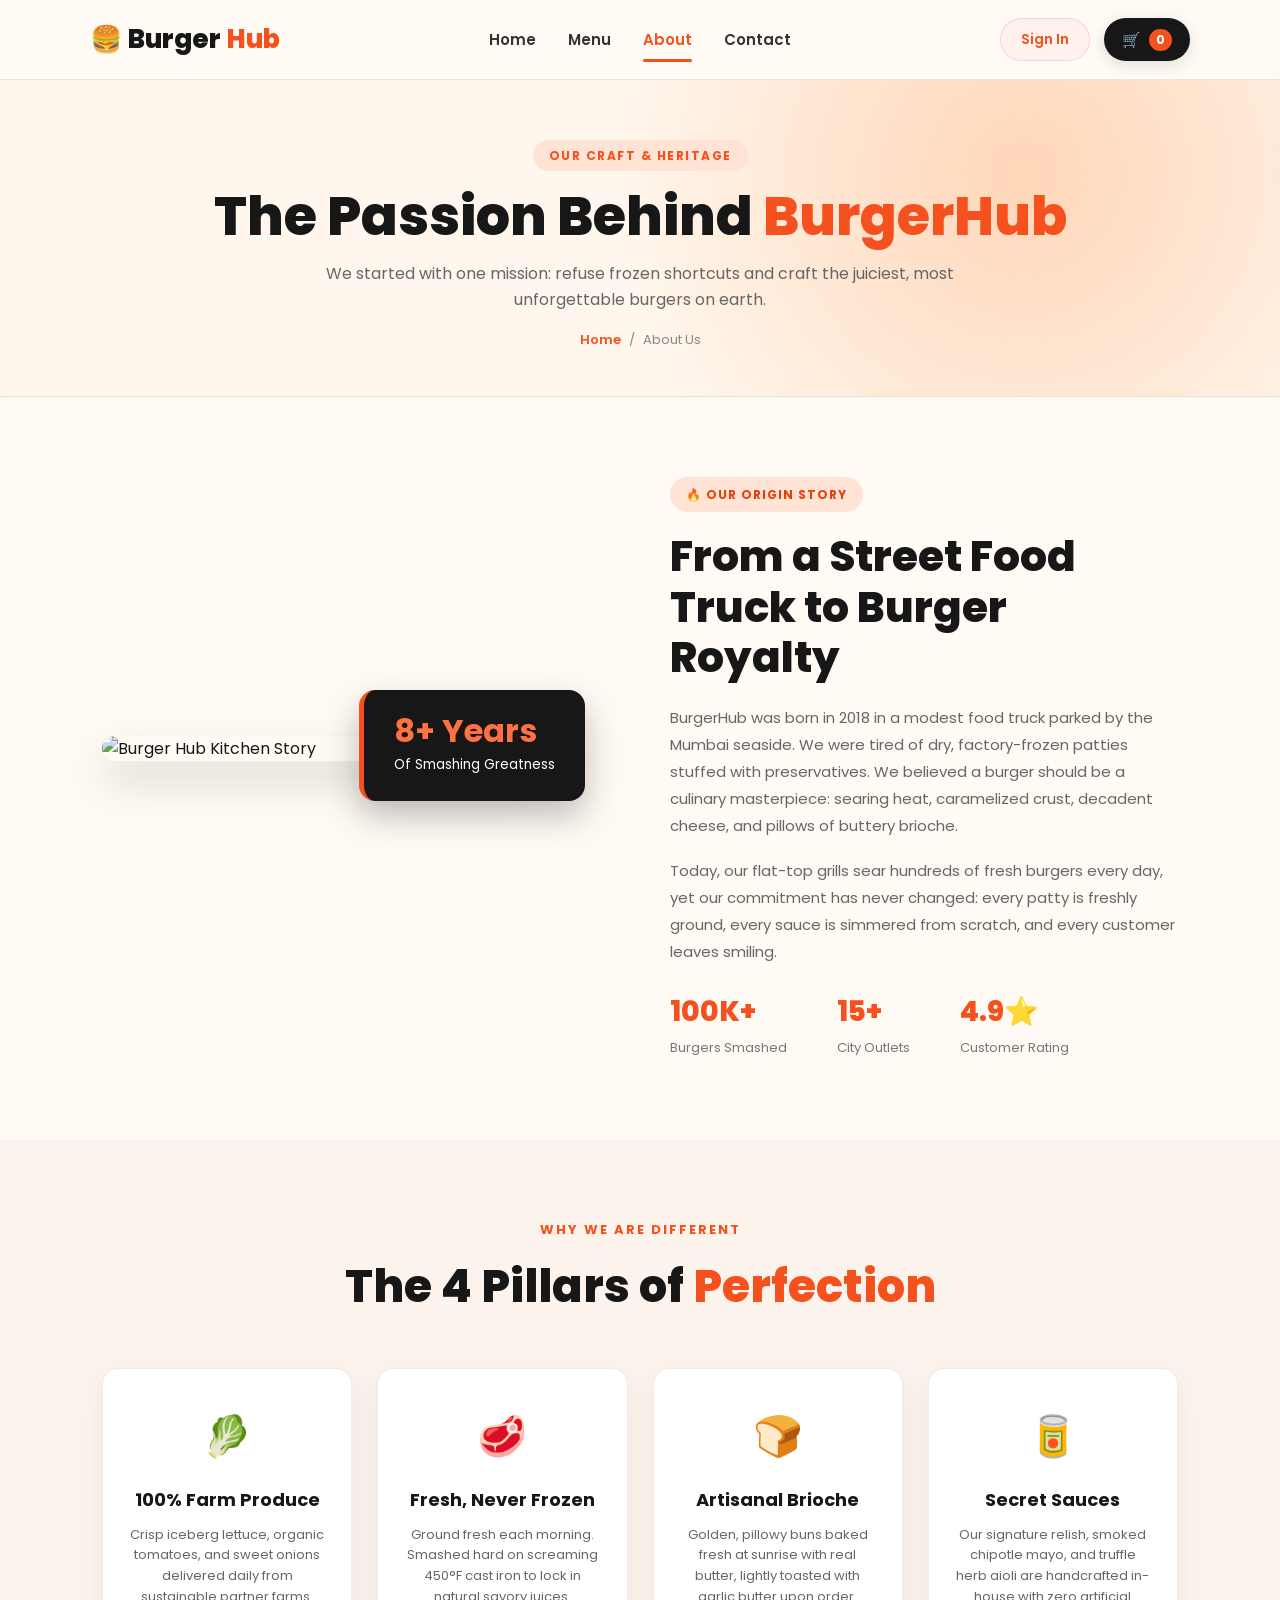
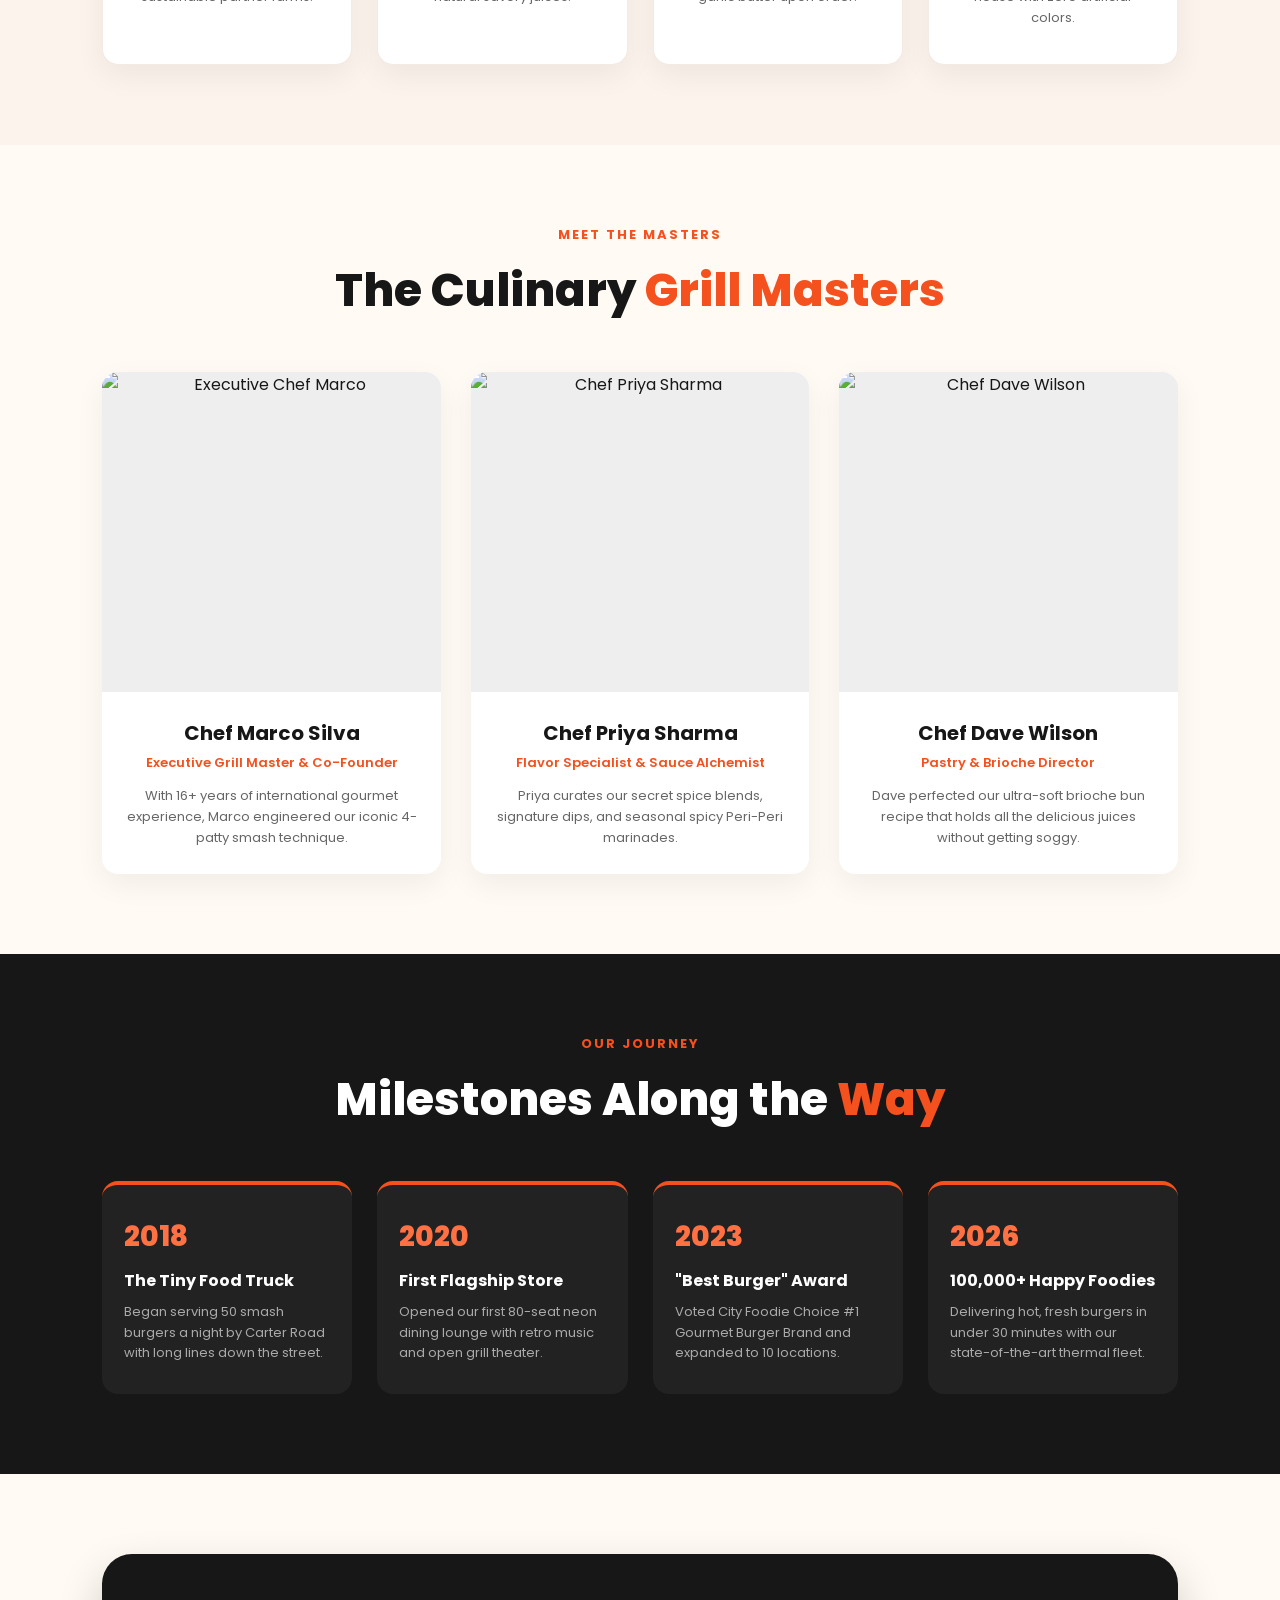
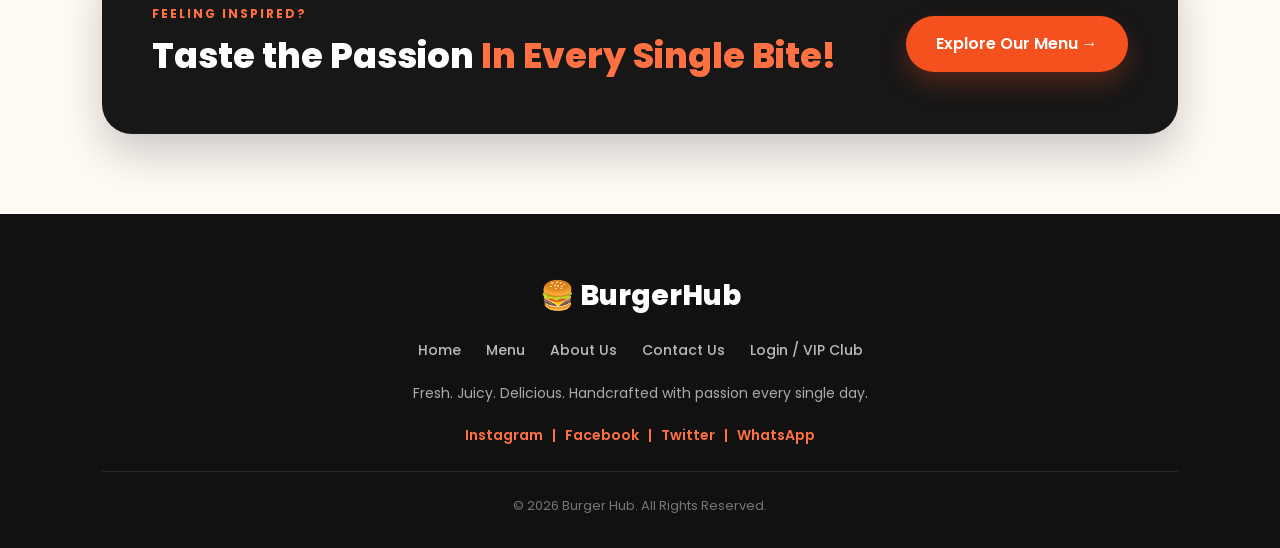
==== about.html @ 7b9789e9 "17 oct" ====
<!DOCTYPE html>
<html lang="en">

<head>
    <meta charset="UTF-8">
    <meta name="viewport" content="width=device-width, initial-scale=1.0">
    <title>Burger Hub | About Us - The Story of Flavor & Quality</title>
    <meta name="description" content="Discover the story behind BurgerHub. Smashed with passion, 100% fresh ingredients, master chef recipes, and 8+ years of craft burgers.">

    <link rel="stylesheet" href="style.css">

    <!-- Google Font -->
    <link href="https://fonts.googleapis.com/css2?family=Poppins:wght@300;400;500;600;700;800&display=swap" rel="stylesheet">
</head>

<body>

    <!-- NAVBAR -->
    <header class="navbar">
        <a href="index.html" class="logo">
            <span>🍔</span> Burger<span>Hub</span>
        </a>

        <nav>
            <a href="index.html">Home</a>
            <a href="menu.html">Menu</a>
            <a href="about.html" class="active">About</a>
            <a href="contact.html">Contact</a>
        </nav>

        <div class="nav-actions">
            <a href="login.html" class="nav-login-btn" id="nav-auth-link">Sign In</a>
            <button class="cart-btn" onclick="showCart()" aria-label="Open Shopping Cart">
                🛒 <span id="cart-count">0</span>
            </button>
            <button class="menu-btn" onclick="toggleMenu()" aria-label="Toggle Menu">☰</button>
        </div>
    </header>

    <!-- PAGE HERO BANNER -->
    <section class="page-hero">
        <span class="page-hero-badge">OUR CRAFT & HERITAGE</span>
        <h1>The Passion Behind <span>BurgerHub</span></h1>
        <p>We started with one mission: refuse frozen shortcuts and craft the juiciest, most unforgettable burgers on earth.</p>
        <div class="breadcrumbs">
            <a href="index.html">Home</a> <span>/</span> <span>About Us</span>
        </div>
    </section>

    <!-- OUR STORY SECTION -->
    <section class="about-story-section">
        <div class="about-story-img-stack">
            <img src="https://images.unsplash.com/photo-1550547660-d9450f859349?auto=format&fit=crop&w=800&q=80"
                alt="Burger Hub Kitchen Story" class="story-img-main">
            <div class="story-img-badge">
                <strong>8+ Years</strong>
                <small>Of Smashing Greatness</small>
            </div>
        </div>

        <div>
            <div class="small-title">🔥 OUR ORIGIN STORY</div>
            <h2 style="font-size: clamp(30px, 3.5vw, 42px); font-weight: 800; line-height: 1.2; margin-bottom: 20px;">
                From a Street Food Truck to <span>Burger Royalty</span>
            </h2>
            <p style="color: #666; line-height: 1.8; margin-bottom: 18px; font-size: 15px;">
                BurgerHub was born in 2018 in a modest food truck parked by the Mumbai seaside. We were tired of dry, factory-frozen patties stuffed with preservatives. We believed a burger should be a culinary masterpiece: searing heat, caramelized crust, decadent cheese, and pillows of buttery brioche.
            </p>
            <p style="color: #666; line-height: 1.8; margin-bottom: 25px; font-size: 15px;">
                Today, our flat-top grills sear hundreds of fresh burgers every day, yet our commitment has never changed: every patty is freshly ground, every sauce is simmered from scratch, and every customer leaves smiling.
            </p>
            <div class="stats" style="margin-top: 10px;">
                <div>
                    <strong>100K+</strong>
                    <small>Burgers Smashed</small>
                </div>
                <div>
                    <strong>15+</strong>
                    <small>City Outlets</small>
                </div>
                <div>
                    <strong>4.9⭐</strong>
                    <small>Customer Rating</small>
                </div>
            </div>
        </div>
    </section>

    <!-- CORE PILLARS SECTION -->
    <section class="pillars-section">
        <div class="section-heading">
            <p>WHY WE ARE DIFFERENT</p>
            <h2>The 4 Pillars of <span>Perfection</span></h2>
        </div>

        <div class="pillars-grid">
            <div class="pillar-card">
                <span class="pillar-icon">🥬</span>
                <h3>100% Farm Produce</h3>
                <p>Crisp iceberg lettuce, organic tomatoes, and sweet onions delivered daily from sustainable partner farms.</p>
            </div>

            <div class="pillar-card">
                <span class="pillar-icon">🥩</span>
                <h3>Fresh, Never Frozen</h3>
                <p>Ground fresh each morning. Smashed hard on screaming 450°F cast iron to lock in natural savory juices.</p>
            </div>

            <div class="pillar-card">
                <span class="pillar-icon">🍞</span>
                <h3>Artisanal Brioche</h3>
                <p>Golden, pillowy buns baked fresh at sunrise with real butter, lightly toasted with garlic butter upon order.</p>
            </div>

            <div class="pillar-card">
                <span class="pillar-icon">🥫</span>
                <h3>Secret Sauces</h3>
                <p>Our signature relish, smoked chipotle mayo, and truffle herb aioli are handcrafted in-house with zero artificial colors.</p>
            </div>
        </div>
    </section>

    <!-- MEET THE CHEFS SECTION -->
    <section class="chefs-section">
        <div class="section-heading">
            <p>MEET THE MASTERS</p>
            <h2>The Culinary <span>Grill Masters</span></h2>
        </div>

        <div class="chefs-grid">
            <!-- CHEF 1 -->
            <div class="chef-card">
                <div class="chef-img-wrapper">
                    <img src="https://images.unsplash.com/photo-1577219491135-ce391730fb2c?auto=format&fit=crop&w=600&q=80" alt="Executive Chef Marco">
                </div>
                <div class="chef-info">
                    <h3>Chef Marco Silva</h3>
                    <span class="chef-role">Executive Grill Master & Co-Founder</span>
                    <p>With 16+ years of international gourmet experience, Marco engineered our iconic 4-patty smash technique.</p>
                </div>
            </div>

            <!-- CHEF 2 -->
            <div class="chef-card">
                <div class="chef-img-wrapper">
                    <img src="https://images.unsplash.com/photo-1581299894007-aaa50297cf16?auto=format&fit=crop&w=600&q=80" alt="Chef Priya Sharma">
                </div>
                <div class="chef-info">
                    <h3>Chef Priya Sharma</h3>
                    <span class="chef-role">Flavor Specialist & Sauce Alchemist</span>
                    <p>Priya curates our secret spice blends, signature dips, and seasonal spicy Peri-Peri marinades.</p>
                </div>
            </div>

            <!-- CHEF 3 -->
            <div class="chef-card">
                <div class="chef-img-wrapper">
                    <img src="https://images.unsplash.com/photo-1600565193348-f74bd3c7ccdf?auto=format&fit=crop&w=600&q=80" alt="Chef Dave Wilson">
                </div>
                <div class="chef-info">
                    <h3>Chef Dave Wilson</h3>
                    <span class="chef-role">Pastry & Brioche Director</span>
                    <p>Dave perfected our ultra-soft brioche bun recipe that holds all the delicious juices without getting soggy.</p>
                </div>
            </div>
        </div>
    </section>

    <!-- TIMELINE MILESTONES -->
    <section class="timeline-section">
        <div class="section-heading">
            <p>OUR JOURNEY</p>
            <h2>Milestones Along the <span>Way</span></h2>
        </div>

        <div class="timeline-grid">
            <div class="timeline-item">
                <div class="timeline-year">2018</div>
                <h4>The Tiny Food Truck</h4>
                <p>Began serving 50 smash burgers a night by Carter Road with long lines down the street.</p>
            </div>

            <div class="timeline-item">
                <div class="timeline-year">2020</div>
                <h4>First Flagship Store</h4>
                <p>Opened our first 80-seat neon dining lounge with retro music and open grill theater.</p>
            </div>

            <div class="timeline-item">
                <div class="timeline-year">2023</div>
                <h4>"Best Burger" Award</h4>
                <p>Voted City Foodie Choice #1 Gourmet Burger Brand and expanded to 10 locations.</p>
            </div>

            <div class="timeline-item">
                <div class="timeline-year">2026</div>
                <h4>100,000+ Happy Foodies</h4>
                <p>Delivering hot, fresh burgers in under 30 minutes with our state-of-the-art thermal fleet.</p>
            </div>
        </div>
    </section>

    <!-- CTA -->
    <section class="cta">
        <div>
            <p>FEELING INSPIRED?</p>
            <h2>Taste the Passion <span>In Every Single Bite!</span></h2>
        </div>
        <a href="menu.html" class="primary-btn">Explore Our Menu →</a>
    </section>

    <!-- FOOTER -->
    <footer>
        <div class="footer-logo">
            🍔 Burger<span>Hub</span>
        </div>
        <div class="footer-nav">
            <a href="index.html">Home</a>
            <a href="menu.html">Menu</a>
            <a href="about.html">About Us</a>
            <a href="contact.html">Contact Us</a>
            <a href="login.html">Login / VIP Club</a>
        </div>
        <p>Fresh. Juicy. Delicious. Handcrafted with passion every single day.</p>
        <div class="social">
            Instagram &nbsp; | &nbsp; Facebook &nbsp; | &nbsp; Twitter &nbsp; | &nbsp; WhatsApp
        </div>
        <hr>
        <small>© 2026 Burger Hub. All Rights Reserved.</small>
    </footer>

    <!-- SLIDE-OVER CART DRAWER -->
    <div class="cart-overlay" id="cart-overlay"></div>
    <aside class="cart-drawer" id="cart-drawer" aria-label="Shopping Cart Drawer">
        <div class="cart-drawer-header">
            <h3>🛒 Your Bag</h3>
            <button class="cart-close-btn" onclick="closeCart()" aria-label="Close cart">✕</button>
        </div>

        <div class="cart-items-container" id="cart-items-container">
            <!-- Dynamically populated by script.js -->
        </div>

        <div class="cart-empty-state" id="cart-empty-state">
            <span>🍔</span>
            <h4>Your cart is empty</h4>
            <p>Explore our menu and add your favorite burgers!</p>
            <br>
            <a href="menu.html" class="primary-btn" onclick="closeCart()">Browse Menu</a>
        </div>

        <div class="cart-drawer-footer">
            <div class="coupon-box">
                <input type="text" id="coupon-input" placeholder="Coupon Code (e.g. BURGER20)">
                <button type="button" onclick="applyCoupon()">Apply</button>
            </div>

            <div class="bill-row">
                <span>Subtotal</span>
                <span id="cart-subtotal">₹0</span>
            </div>
            <div class="bill-row">
                <span>GST & Taxes (5%)</span>
                <span id="cart-tax">₹0</span>
            </div>
            <div class="bill-row">
                <span>Delivery Fee</span>
                <span id="cart-delivery">₹0</span>
            </div>
            <div class="bill-row discount-row" id="cart-discount-row" style="display: none;">
                <span>Coupon Discount</span>
                <span id="cart-discount">-₹0</span>
            </div>
            <div class="bill-total-row">
                <strong>Grand Total</strong>
                <strong id="cart-total">₹0</strong>
            </div>

            <button class="checkout-btn" id="cart-checkout-btn" onclick="handleCheckout()">
                Proceed to Checkout 🚀
            </button>
        </div>
    </aside>

    <!-- MOBILE DRAWER -->
    <div class="mobile-drawer-overlay" id="mobile-drawer-overlay"></div>
    <div class="mobile-drawer" id="mobile-drawer">
        <div class="mobile-drawer-header">
            <div class="logo">
                <span>🍔</span> Burger<span>Hub</span>
            </div>
            <button class="cart-close-btn" onclick="closeMenu()">✕</button>
        </div>
        <div class="mobile-nav-links">
            <a href="index.html" onclick="closeMenu()">Home <span>🏠</span></a>
            <a href="menu.html" onclick="closeMenu()">Menu <span>🍔</span></a>
            <a href="about.html" class="active" onclick="closeMenu()">About Us <span>📖</span></a>
            <a href="contact.html" onclick="closeMenu()">Contact <span>📞</span></a>
            <a href="login.html" onclick="closeMenu()">Sign In / VIP <span>👤</span></a>
        </div>
        <div style="margin-top: auto; padding-top: 20px;">
            <button class="primary-btn" style="width: 100%; text-align: center;" onclick="closeMenu(); showCart();">
                View Cart 🛒
            </button>
        </div>
    </div>

    <!-- ORDER CONFIRMATION MODAL -->
    <div class="modal-backdrop" id="order-success-modal">
        <div class="modal-box">
            <button class="modal-close-corner" onclick="closeOrderModal()">✕</button>
            <div class="modal-icon-badge">🎉</div>
            <h3>Order Confirmed!</h3>
            <p>Thank you for your order. Our grill masters have received your ticket and are preparing your juicy burgers now!</p>
            <div class="modal-info-pill">
                <span>Order ID: <strong id="order-num-display">#829140</strong></span>
                <span>Total Paid: <strong id="order-amount-display">₹349</strong></span>
            </div>
            <p style="font-size: 13px; color: #888;">Estimated Delivery Time: <strong>25 - 35 mins</strong> 🛵</p>
            <button class="primary-btn" style="width: 100%;" onclick="closeOrderModal()">Awesome, Got it!</button>
        </div>
    </div>

    <script src="script.js"></script>
</body>

</html>
---- style.css ----
/* ==========================================================================
   BURGERHUB - MODERN DESIGN SYSTEM & STYLESHEET
   Supports: Home, Menu, About, Contact, Login, Cart Drawer, Mobile Nav & Modals
   ========================================================================== */

:root {
    --primary: #f4511e;
    --primary-hover: #d83d0c;
    --primary-glow: rgba(244, 81, 30, 0.28);
    --primary-light: #fff2ed;
    --secondary: #ff7043;
    --dark: #141414;
    --dark-surface: #1e1e1e;
    --text-dark: #171717;
    --text-muted: #666666;
    --text-light: #999999;
    --bg-warm: #fffaf4;
    --bg-cream: #fff7ee;
    --bg-card: #ffffff;
    --border-light: #ebdcd0;
    --border-subtle: #f0f0f0;
    --gold: #ffad00;
    --green-veg: #2e7d32;
    --red-nonveg: #c62828;
    --shadow-soft: 0 10px 30px rgba(0, 0, 0, 0.06);
    --shadow-hover: 0 18px 45px rgba(244, 81, 30, 0.16);
    --radius-sm: 8px;
    --radius-md: 16px;
    --radius-lg: 24px;
    --radius-full: 9999px;
    --transition: all 0.3s cubic-bezier(0.25, 0.8, 0.25, 1);
}

* {
    margin: 0;
    padding: 0;
    box-sizing: border-box;
}

html {
    scroll-behavior: smooth;
}

body {
    font-family: "Poppins", -apple-system, BlinkMacSystemFont, "Segoe UI", Roboto, sans-serif;
    background: var(--bg-warm);
    color: var(--text-dark);
    line-height: 1.6;
    overflow-x: hidden;
}

img {
    max-width: 100%;
    display: block;
}

a {
    text-decoration: none;
    color: inherit;
    transition: var(--transition);
}

button {
    font-family: inherit;
}


/* ==========================================================================
   NAVIGATION BAR (UNIVERSAL)
   ========================================================================== */

.navbar {
    height: 80px;
    padding: 0 7%;
    display: flex;
    align-items: center;
    justify-content: space-between;
    background: rgba(255, 250, 244, 0.95);
    backdrop-filter: blur(12px);
    -webkit-backdrop-filter: blur(12px);
    position: sticky;
    top: 0;
    z-index: 1000;
    border-bottom: 1px solid rgba(235, 220, 208, 0.7);
    transition: var(--transition);
}

.logo {
    font-size: 26px;
    font-weight: 800;
    display: flex;
    align-items: center;
    gap: 6px;
    cursor: pointer;
    user-select: none;
}

.logo span:last-child {
    color: var(--primary);
}

.navbar nav {
    display: flex;
    align-items: center;
    gap: 32px;
}

.navbar nav a {
    color: #333;
    text-decoration: none;
    font-size: 15px;
    font-weight: 600;
    position: relative;
    padding: 6px 0;
}

.navbar nav a::after {
    content: "";
    position: absolute;
    width: 0;
    height: 3px;
    left: 0;
    bottom: -4px;
    background: var(--primary);
    border-radius: 2px;
    transition: 0.3s ease;
}

.navbar nav a:hover,
.navbar nav a.active {
    color: var(--primary);
}

.navbar nav a:hover::after,
.navbar nav a.active::after {
    width: 100%;
}

.nav-actions {
    display: flex;
    align-items: center;
    gap: 14px;
}

.nav-login-btn {
    display: inline-flex;
    align-items: center;
    gap: 6px;
    padding: 9px 20px;
    border-radius: var(--radius-full);
    font-size: 14px;
    font-weight: 600;
    color: var(--primary);
    background: var(--primary-light);
    border: 1.5px solid rgba(244, 81, 30, 0.2);
    cursor: pointer;
    transition: var(--transition);
}

.nav-login-btn:hover {
    background: var(--primary);
    color: white;
    border-color: var(--primary);
    transform: translateY(-2px);
    box-shadow: 0 6px 16px var(--primary-glow);
}

.nav-login-btn.user-logged-in {
    background: #171717;
    color: #fff;
    border-color: #171717;
}

.nav-login-btn.user-logged-in:hover {
    background: var(--primary);
    border-color: var(--primary);
}

.cart-btn {
    border: none;
    background: #171717;
    color: white;
    padding: 10px 18px;
    border-radius: 30px;
    cursor: pointer;
    font-size: 15px;
    font-weight: 600;
    display: flex;
    align-items: center;
    gap: 8px;
    transition: var(--transition);
    box-shadow: 0 4px 15px rgba(0, 0, 0, 0.12);
}

.cart-btn:hover {
    background: var(--primary);
    transform: translateY(-2px);
    box-shadow: 0 6px 20px var(--primary-glow);
}

.cart-btn span,
.cart-count-badge {
    background: var(--primary);
    color: white;
    padding: 2px 7px;
    border-radius: 20px;
    font-size: 12px;
    font-weight: 700;
    min-width: 20px;
    text-align: center;
}

.cart-btn:hover span {
    background: #171717;
}

.menu-btn {
    display: none;
    border: none;
    background: transparent;
    font-size: 26px;
    cursor: pointer;
    color: #171717;
    padding: 4px;
}


/* ==========================================================================
   PAGE HERO BANNER (FOR SECONDARY PAGES)
   ========================================================================== */

.page-hero {
    background: radial-gradient(circle at 80% 30%, #ffd6b8, transparent 40%), var(--bg-cream);
    padding: 60px 7% 45px;
    text-align: center;
    position: relative;
    border-bottom: 1px solid var(--border-light);
}

.page-hero-badge {
    display: inline-block;
    padding: 6px 16px;
    border-radius: var(--radius-full);
    background: #ffe4d5;
    color: var(--primary);
    font-size: 12px;
    font-weight: 700;
    letter-spacing: 1.5px;
    margin-bottom: 14px;
    text-transform: uppercase;
}

.page-hero h1 {
    font-size: clamp(34px, 4.5vw, 54px);
    font-weight: 800;
    line-height: 1.15;
    margin-bottom: 14px;
}

.page-hero h1 span {
    color: var(--primary);
}

.page-hero p {
    color: var(--text-muted);
    font-size: 16px;
    max-width: 650px;
    margin: 0 auto;
}

.breadcrumbs {
    margin-top: 18px;
    font-size: 13px;
    color: #888;
    display: flex;
    justify-content: center;
    align-items: center;
    gap: 8px;
}

.breadcrumbs a {
    color: var(--primary);
    font-weight: 600;
}


/* ==========================================================================
   INDEX HERO SECTION
   ========================================================================== */

.hero {
    min-height: 650px;
    padding: 70px 8%;
    display: flex;
    align-items: center;
    justify-content: space-between;
    overflow: hidden;
    background: radial-gradient(circle at 80% 40%, #ffd6b8, transparent 30%), #fff7ee;
}

.hero-content {
    width: 50%;
}

.small-title {
    display: inline-block;
    padding: 8px 16px;
    border-radius: 30px;
    background: #ffe4d5;
    color: #e6410b;
    font-size: 12px;
    font-weight: 700;
    letter-spacing: 1px;
    margin-bottom: 20px;
}

.hero h1 {
    font-size: clamp(45px, 6vw, 78px);
    line-height: 1.05;
    font-weight: 800;
    margin-bottom: 25px;
}

.hero h1 span {
    color: #f4511e;
}

.hero-content > p {
    max-width: 550px;
    color: #666;
    line-height: 1.8;
    font-size: 16px;
    margin-bottom: 30px;
}

.hero-buttons {
    display: flex;
    gap: 15px;
    align-items: center;
}

.primary-btn {
    display: inline-block;
    background: #f4511e;
    color: white;
    padding: 15px 30px;
    border-radius: 35px;
    text-decoration: none;
    font-weight: 600;
    box-shadow: 0 12px 25px rgba(244, 81, 30, 0.25);
    transition: var(--transition);
    border: none;
    cursor: pointer;
}

.primary-btn:hover {
    transform: translateY(-4px);
    box-shadow: 0 18px 30px rgba(244, 81, 30, 0.35);
    background: var(--primary-hover);
}

.secondary-btn {
    display: inline-block;
    text-decoration: none;
    color: #222;
    font-weight: 600;
    padding: 15px 24px;
    border-radius: 35px;
    border: 2px solid #ddd;
    background: white;
    transition: var(--transition);
}

.secondary-btn:hover {
    border-color: #171717;
    transform: translateY(-3px);
}

.rating {
    margin-top: 40px;
    display: flex;
    align-items: center;
    gap: 15px;
}

.avatars {
    font-size: 25px;
    letter-spacing: -8px;
}

.rating strong {
    display: block;
}

.rating small {
    color: #777;
}

.hero-food {
    width: 48%;
    height: 520px;
    position: relative;
    display: flex;
    align-items: center;
    justify-content: center;
}

.circle {
    width: 420px;
    height: 420px;
    border-radius: 50%;
    background: #ffcfad;
    position: absolute;
}

.main-burger {
    width: 470px;
    height: 470px;
    object-fit: cover;
    border-radius: 50%;
    position: relative;
    z-index: 2;
    border: 15px solid white;
    box-shadow: 0 30px 60px rgba(0, 0, 0, 0.2);
    animation: burgerFloat 4s ease-in-out infinite;
}

@keyframes burgerFloat {
    0%, 100% {
        transform: translateY(0) rotate(-2deg);
    }
    50% {
        transform: translateY(-15px) rotate(2deg);
    }
}

.offer-badge {
    position: absolute;
    right: 5%;
    top: 50px;
    width: 95px;
    height: 95px;
    border-radius: 50%;
    background: #171717;
    color: white;
    display: flex;
    flex-direction: column;
    align-items: center;
    justify-content: center;
    z-index: 5;
    transform: rotate(12deg);
    box-shadow: 0 15px 25px rgba(0, 0, 0, 0.2);
}

.offer-badge strong {
    font-size: 25px;
    color: #ff7043;
}

.floating-card {
    position: absolute;
    bottom: 60px;
    left: 0;
    background: white;
    padding: 14px 20px;
    border-radius: 15px;
    display: flex;
    align-items: center;
    gap: 10px;
    z-index: 5;
    box-shadow: 0 15px 35px rgba(0, 0, 0, 0.15);
    animation: cardFloat 3s infinite;
}

.floating-card span {
    font-size: 25px;
}

.floating-card small {
    display: block;
    color: #777;
}

@keyframes cardFloat {
    0%, 100% {
        transform: translateY(0);
    }
    50% {
        transform: translateY(-8px);
    }
}

.floating-fries,
.floating-drink {
    position: absolute;
    font-size: 55px;
    z-index: 4;
    animation: rotateFloat 4s infinite;
}

.floating-fries {
    left: 5%;
    top: 80px;
}

.floating-drink {
    right: 2%;
    bottom: 40px;
}

@keyframes rotateFloat {
    0%, 100% {
        transform: rotate(0deg) translateY(0);
    }
    50% {
        transform: rotate(10deg) translateY(-12px);
    }
}


/* ==========================================================================
   FEATURES SECTION
   ========================================================================== */

.features {
    padding: 30px 8%;
    display: grid;
    grid-template-columns: repeat(4, 1fr);
    gap: 20px;
    background: #171717;
    color: white;
}

.feature {
    display: flex;
    align-items: center;
    gap: 15px;
    padding: 10px;
}

.feature-icon {
    font-size: 28px;
    width: 55px;
    height: 55px;
    display: flex;
    align-items: center;
    justify-content: center;
    border-radius: 15px;
    background: #2a2a2a;
    flex-shrink: 0;
}

.feature h3 {
    font-size: 15px;
    font-weight: 700;
}

.feature p {
    color: #aaa;
    font-size: 12px;
    margin-top: 3px;
}


/* ==========================================================================
   MENU SECTION & FOOD CARDS (SHARED)
   ========================================================================== */

.menu-section {
    padding: 80px 8%;
}

.section-heading {
    text-align: center;
    margin-bottom: 45px;
}

.section-heading > p {
    color: #f4511e;
    font-weight: 700;
    font-size: 13px;
    letter-spacing: 2px;
    text-transform: uppercase;
}

.section-heading h2 {
    font-size: clamp(32px, 4vw, 45px);
    margin: 10px 0 25px;
    font-weight: 800;
}

.section-heading h2 span {
    color: #f4511e;
}

/* Category Filter Tabs */
.categories {
    display: flex;
    justify-content: center;
    flex-wrap: wrap;
    gap: 12px;
    margin-bottom: 40px;
}

.category,
.category-filter-btn {
    border: 1.5px solid #e5d8cf;
    padding: 10px 22px;
    background: white;
    border-radius: 30px;
    cursor: pointer;
    font-size: 14px;
    font-weight: 600;
    color: #444;
    transition: var(--transition);
    display: inline-flex;
    align-items: center;
    gap: 6px;
}

.category:hover,
.category.active,
.category-filter-btn:hover,
.category-filter-btn.active {
    background: #171717;
    color: white;
    border-color: #171717;
    transform: translateY(-2px);
    box-shadow: 0 6px 15px rgba(0, 0, 0, 0.15);
}

/* Menu Search Bar */
.menu-search-wrapper {
    max-width: 560px;
    margin: 0 auto 35px;
    position: relative;
}

.menu-search-input {
    width: 100%;
    padding: 15px 22px 15px 50px;
    border-radius: var(--radius-full);
    border: 2px solid #ecd8cc;
    background: white;
    font-size: 15px;
    font-family: inherit;
    outline: none;
    transition: var(--transition);
    box-shadow: 0 4px 15px rgba(0, 0, 0, 0.04);
}

.menu-search-input:focus {
    border-color: var(--primary);
    box-shadow: 0 6px 20px var(--primary-glow);
}

.menu-search-icon {
    position: absolute;
    left: 20px;
    top: 50%;
    transform: translateY(-50%);
    font-size: 18px;
    color: #999;
}

/* Promo Deal Banner on Menu Page */
.menu-deal-banner {
    background: linear-gradient(135deg, #171717 0%, #2e1d17 100%);
    color: white;
    border-radius: var(--radius-lg);
    padding: 28px 40px;
    margin-bottom: 50px;
    display: flex;
    align-items: center;
    justify-content: space-between;
    gap: 25px;
    border: 1px solid rgba(244, 81, 30, 0.25);
    box-shadow: 0 15px 35px rgba(0, 0, 0, 0.2);
}

.menu-deal-content h3 {
    font-size: 22px;
    margin-bottom: 6px;
    color: white;
}

.menu-deal-content h3 span {
    color: #ff7043;
}

.menu-deal-content p {
    color: #ccc;
    font-size: 14px;
}

.coupon-pill {
    background: rgba(244, 81, 30, 0.2);
    border: 1.5px dashed var(--primary);
    padding: 8px 18px;
    border-radius: var(--radius-full);
    font-family: monospace;
    font-size: 16px;
    font-weight: 700;
    color: #ff8a65;
    letter-spacing: 1.5px;
    display: inline-block;
    cursor: pointer;
    transition: var(--transition);
}

.coupon-pill:hover {
    background: var(--primary);
    color: white;
}

/* Food Cards Grid */
.food-grid {
    display: grid;
    grid-template-columns: repeat(3, 1fr);
    gap: 30px;
}

.food-card,
.menu-item-card {
    background: white;
    border-radius: 25px;
    overflow: hidden;
    box-shadow: var(--shadow-soft);
    transition: var(--transition);
    display: flex;
    flex-direction: column;
    border: 1px solid rgba(235, 220, 208, 0.5);
    position: relative;
}

.food-card:hover,
.menu-item-card:hover {
    transform: translateY(-8px);
    box-shadow: var(--shadow-hover);
    border-color: rgba(244, 81, 30, 0.3);
}

.food-image {
    height: 240px;
    position: relative;
    overflow: hidden;
    background: #f8ece4;
}

.food-image img {
    width: 100%;
    height: 100%;
    object-fit: cover;
    transition: transform 0.6s cubic-bezier(0.25, 0.8, 0.25, 1);
}

.food-card:hover .food-image img,
.menu-item-card:hover .food-image img {
    transform: scale(1.08);
}

.tag {
    position: absolute;
    top: 15px;
    left: 15px;
    background: #f4511e;
    color: white;
    padding: 6px 14px;
    border-radius: 20px;
    font-size: 11px;
    font-weight: 700;
    letter-spacing: 0.5px;
    z-index: 2;
    box-shadow: 0 4px 10px rgba(0, 0, 0, 0.15);
}

.diet-indicator {
    position: absolute;
    top: 15px;
    right: 15px;
    width: 22px;
    height: 22px;
    background: white;
    border-radius: 4px;
    display: flex;
    align-items: center;
    justify-content: center;
    z-index: 2;
    box-shadow: 0 2px 8px rgba(0, 0, 0, 0.15);
    border: 1.5px solid #ccc;
}

.diet-indicator.veg {
    border-color: var(--green-veg);
}

.diet-indicator.veg::after {
    content: "";
    width: 10px;
    height: 10px;
    border-radius: 50%;
    background: var(--green-veg);
}

.diet-indicator.non-veg {
    border-color: var(--red-nonveg);
}

.diet-indicator.non-veg::after {
    content: "";
    width: 10px;
    height: 10px;
    border-radius: 50%;
    background: var(--red-nonveg);
}

.food-info {
    padding: 22px;
    display: flex;
    flex-direction: column;
    flex-grow: 1;
}

.food-meta {
    display: flex;
    align-items: center;
    justify-content: space-between;
    margin-bottom: 8px;
}

.stars {
    color: #ffad00;
    letter-spacing: 2px;
    font-size: 14px;
}

.rating-count {
    color: #888;
    font-size: 12px;
}

.food-info h3 {
    font-size: 20px;
    font-weight: 700;
    margin: 4px 0 8px;
    color: #171717;
}

.food-info p {
    color: #666;
    font-size: 13px;
    line-height: 1.6;
    margin-bottom: 18px;
    flex-grow: 1;
}

.food-bottom {
    margin-top: auto;
    display: flex;
    align-items: center;
    justify-content: space-between;
    padding-top: 15px;
    border-top: 1px dashed #eee;
}

.food-bottom strong {
    font-size: 22px;
    font-weight: 800;
    color: #f4511e;
}

.food-bottom button,
.add-cart-btn {
    width: 44px;
    height: 44px;
    border: none;
    border-radius: 50%;
    background: #171717;
    color: white;
    font-size: 24px;
    cursor: pointer;
    transition: var(--transition);
    display: flex;
    align-items: center;
    justify-content: center;
    box-shadow: 0 4px 12px rgba(0, 0, 0, 0.15);
}

.food-bottom button:hover,
.add-cart-btn:hover {
    background: #f4511e;
    transform: rotate(90deg) scale(1.08);
    box-shadow: 0 6px 16px var(--primary-glow);
}

.no-results-msg {
    grid-column: 1 / -1;
    text-align: center;
    padding: 60px 20px;
    background: white;
    border-radius: var(--radius-lg);
    box-shadow: var(--shadow-soft);
}

.no-results-msg span {
    font-size: 50px;
    display: block;
    margin-bottom: 15px;
}


/* ==========================================================================
   ABOUT PAGE STYLING
   ========================================================================== */

.about {
    padding: 80px 8%;
    display: flex;
    align-items: center;
    gap: 80px;
    background: #fff0e6;
}

.about-image {
    width: 50%;
}

.about-image img {
    width: 100%;
    height: 430px;
    object-fit: cover;
    border-radius: 30px;
    box-shadow: 20px 20px 0 #f4511e;
}

.about-content {
    width: 50%;
}

.about-content > p:first-child {
    color: #f4511e;
    font-weight: 700;
    letter-spacing: 2px;
}

.about-content h2 {
    font-size: 45px;
    margin: 15px 0;
    font-weight: 800;
}

.about-content h2 span {
    color: #f4511e;
}

.about-text {
    color: #666;
    line-height: 1.8;
}

.stats {
    display: flex;
    gap: 50px;
    margin-top: 35px;
}

.stats strong {
    display: block;
    color: #f4511e;
    font-size: 28px;
    font-weight: 800;
}

.stats small {
    color: #777;
    font-size: 13px;
}

/* Dedicated About Page Sections */
.about-story-section {
    padding: 80px 8%;
    display: grid;
    grid-template-columns: 1fr 1fr;
    gap: 60px;
    align-items: center;
}

.about-story-img-stack {
    position: relative;
    padding-bottom: 40px;
}

.story-img-main {
    width: 85%;
    border-radius: var(--radius-lg);
    box-shadow: 0 20px 40px rgba(0, 0, 0, 0.15);
}

.story-img-badge {
    position: absolute;
    bottom: 0;
    right: 5%;
    background: #171717;
    color: white;
    padding: 25px 30px;
    border-radius: var(--radius-md);
    box-shadow: 0 15px 35px rgba(0, 0, 0, 0.25);
    border-left: 5px solid var(--primary);
}

.story-img-badge strong {
    font-size: 32px;
    color: #ff7043;
    display: block;
    line-height: 1;
    margin-bottom: 4px;
}

/* Core Pillars Grid */
.pillars-section {
    padding: 80px 8%;
    background: #fbf3ec;
}

.pillars-grid {
    display: grid;
    grid-template-columns: repeat(4, 1fr);
    gap: 25px;
    margin-top: 40px;
}

.pillar-card {
    background: white;
    padding: 35px 25px;
    border-radius: var(--radius-md);
    box-shadow: var(--shadow-soft);
    text-align: center;
    transition: var(--transition);
    border: 1px solid rgba(235, 220, 208, 0.6);
}

.pillar-card:hover {
    transform: translateY(-8px);
    box-shadow: var(--shadow-hover);
    border-color: var(--primary);
}

.pillar-icon {
    font-size: 40px;
    margin-bottom: 18px;
    display: inline-block;
}

.pillar-card h3 {
    font-size: 18px;
    margin-bottom: 10px;
    font-weight: 700;
}

.pillar-card p {
    color: #666;
    font-size: 13px;
    line-height: 1.6;
}

/* Chefs Showcase */
.chefs-section {
    padding: 80px 8%;
}

.chefs-grid {
    display: grid;
    grid-template-columns: repeat(3, 1fr);
    gap: 30px;
    margin-top: 40px;
}

.chef-card {
    background: white;
    border-radius: var(--radius-md);
    overflow: hidden;
    box-shadow: var(--shadow-soft);
    transition: var(--transition);
    text-align: center;
}

.chef-card:hover {
    transform: translateY(-8px);
    box-shadow: var(--shadow-hover);
}

.chef-img-wrapper {
    height: 320px;
    overflow: hidden;
    background: #eee;
}

.chef-img-wrapper img {
    width: 100%;
    height: 100%;
    object-fit: cover;
    transition: 0.5s ease;
}

.chef-card:hover .chef-img-wrapper img {
    transform: scale(1.06);
}

.chef-info {
    padding: 25px 20px;
}

.chef-info h3 {
    font-size: 20px;
    font-weight: 700;
    margin-bottom: 4px;
}

.chef-role {
    color: var(--primary);
    font-size: 13px;
    font-weight: 600;
    margin-bottom: 12px;
    display: block;
}

.chef-info p {
    color: #666;
    font-size: 13px;
    line-height: 1.6;
}

/* Timeline Milestones */
.timeline-section {
    padding: 80px 8%;
    background: #171717;
    color: white;
}

.timeline-section .section-heading h2 {
    color: white;
}

.timeline-grid {
    display: grid;
    grid-template-columns: repeat(4, 1fr);
    gap: 25px;
    margin-top: 40px;
    position: relative;
}

.timeline-item {
    background: #222;
    padding: 30px 22px;
    border-radius: var(--radius-md);
    border-top: 4px solid var(--primary);
    position: relative;
    transition: var(--transition);
}

.timeline-item:hover {
    background: #2a2a2a;
    transform: translateY(-5px);
}

.timeline-year {
    font-size: 28px;
    font-weight: 800;
    color: #ff7043;
    margin-bottom: 8px;
}

.timeline-item h4 {
    font-size: 16px;
    margin-bottom: 8px;
    font-weight: 700;
}

.timeline-item p {
    color: #aaa;
    font-size: 13px;
}


/* ==========================================================================
   CONTACT PAGE STYLING
   ========================================================================== */

.contact-main-section {
    padding: 70px 8%;
}

.contact-layout {
    display: grid;
    grid-template-columns: 1fr 1.2fr;
    gap: 50px;
    align-items: start;
}

/* Contact Details Cards */
.contact-info-panel {
    display: flex;
    flex-direction: column;
    gap: 20px;
}

.contact-card {
    background: white;
    padding: 24px;
    border-radius: var(--radius-md);
    box-shadow: var(--shadow-soft);
    display: flex;
    align-items: flex-start;
    gap: 18px;
    border: 1px solid rgba(235, 220, 208, 0.6);
    transition: var(--transition);
}

.contact-card:hover {
    border-color: var(--primary);
    transform: translateY(-3px);
    box-shadow: var(--shadow-hover);
}

.contact-card-icon {
    width: 50px;
    height: 50px;
    border-radius: 14px;
    background: var(--primary-light);
    color: var(--primary);
    font-size: 22px;
    display: flex;
    align-items: center;
    justify-content: center;
    flex-shrink: 0;
}

.contact-card-details h4 {
    font-size: 16px;
    font-weight: 700;
    margin-bottom: 4px;
}

.contact-card-details p,
.contact-card-details a {
    color: #666;
    font-size: 14px;
    line-height: 1.6;
}

.contact-card-details a:hover {
    color: var(--primary);
}

/* Contact Form */
.contact-form-wrapper {
    background: white;
    padding: 40px;
    border-radius: var(--radius-lg);
    box-shadow: var(--shadow-soft);
    border: 1px solid rgba(235, 220, 208, 0.7);
}

.contact-form-wrapper h2 {
    font-size: 28px;
    font-weight: 800;
    margin-bottom: 8px;
}

.contact-form-wrapper > p {
    color: #666;
    font-size: 14px;
    margin-bottom: 25px;
}

.form-group-row {
    display: grid;
    grid-template-columns: 1fr 1fr;
    gap: 18px;
    margin-bottom: 18px;
}

.form-group {
    display: flex;
    flex-direction: column;
    margin-bottom: 18px;
}

.form-group label {
    font-size: 13px;
    font-weight: 600;
    margin-bottom: 7px;
    color: #333;
}

.form-group input,
.form-group select,
.form-group textarea {
    width: 100%;
    padding: 13px 16px;
    border: 1.5px solid #dedede;
    border-radius: 10px;
    font-family: inherit;
    font-size: 14px;
    outline: none;
    transition: var(--transition);
    background: #fafafa;
}

.form-group input:focus,
.form-group select:focus,
.form-group textarea:focus {
    border-color: var(--primary);
    background: white;
    box-shadow: 0 0 0 4px var(--primary-light);
}

.form-submit-btn {
    width: 100%;
    padding: 16px;
    background: var(--primary);
    color: white;
    border: none;
    border-radius: 35px;
    font-size: 16px;
    font-weight: 700;
    cursor: pointer;
    transition: var(--transition);
    box-shadow: 0 10px 25px var(--primary-glow);
    display: flex;
    align-items: center;
    justify-content: center;
    gap: 8px;
}

.form-submit-btn:hover {
    background: #171717;
    transform: translateY(-2px);
    box-shadow: 0 12px 25px rgba(0, 0, 0, 0.2);
}

/* Outlets Locator */
.outlets-section {
    padding: 80px 8%;
    background: #fbf3ec;
}

.outlet-tabs {
    display: flex;
    justify-content: center;
    gap: 12px;
    margin-bottom: 35px;
    flex-wrap: wrap;
}

.outlet-tab-btn {
    padding: 10px 22px;
    border-radius: var(--radius-full);
    background: white;
    border: 1.5px solid #dedede;
    font-weight: 600;
    font-size: 14px;
    cursor: pointer;
    transition: var(--transition);
}

.outlet-tab-btn.active,
.outlet-tab-btn:hover {
    background: var(--primary);
    color: white;
    border-color: var(--primary);
}

.outlet-info-card {
    display: none;
    background: white;
    border-radius: var(--radius-lg);
    overflow: hidden;
    box-shadow: var(--shadow-soft);
    grid-template-columns: 1fr 1fr;
    max-width: 900px;
    margin: 0 auto;
}

.outlet-info-card.active {
    display: grid;
}

.outlet-card-body {
    padding: 40px;
}

.outlet-card-body h3 {
    font-size: 24px;
    font-weight: 800;
    margin-bottom: 12px;
}

.outlet-card-body p {
    color: #666;
    margin-bottom: 12px;
    font-size: 14px;
}

.outlet-card-map {
    background: #ece3db;
    display: flex;
    flex-direction: column;
    align-items: center;
    justify-content: center;
    padding: 30px;
    text-align: center;
    position: relative;
}

/* FAQ Accordion */
.faq-section {
    padding: 80px 8%;
}

.faq-container {
    max-width: 800px;
    margin: 0 auto;
}

.faq-item {
    background: white;
    border-radius: var(--radius-md);
    margin-bottom: 15px;
    box-shadow: 0 4px 15px rgba(0, 0, 0, 0.04);
    border: 1px solid rgba(235, 220, 208, 0.7);
    overflow: hidden;
    transition: var(--transition);
}

.faq-question {
    width: 100%;
    padding: 20px 24px;
    background: transparent;
    border: none;
    text-align: left;
    font-size: 16px;
    font-weight: 700;
    color: #171717;
    cursor: pointer;
    display: flex;
    align-items: center;
    justify-content: space-between;
    gap: 15px;
}

.faq-arrow {
    transition: transform 0.3s ease;
    font-size: 18px;
    color: var(--primary);
}

.faq-answer {
    padding: 0 24px 20px;
    color: #666;
    font-size: 14px;
    line-height: 1.7;
    display: none;
}

.faq-item.active .faq-arrow {
    transform: rotate(180deg);
}

.faq-item.active .faq-answer {
    display: block;
}


/* ==========================================================================
   LOGIN & REGISTER PAGE STYLING
   ========================================================================== */

.auth-page-section {
    min-height: calc(100vh - 80px);
    display: flex;
    align-items: center;
    justify-content: center;
    padding: 60px 8%;
    background: radial-gradient(circle at 10% 20%, #ffe4d5, transparent 35%),
                radial-gradient(circle at 90% 80%, #ffd6b8, transparent 35%),
                var(--bg-warm);
}

.auth-container {
    background: white;
    width: 100%;
    max-width: 1000px;
    border-radius: var(--radius-lg);
    box-shadow: 0 20px 50px rgba(0, 0, 0, 0.12);
    overflow: hidden;
    display: grid;
    grid-template-columns: 1fr 1.1fr;
    border: 1px solid rgba(235, 220, 208, 0.8);
}

/* Left Brand Panel */
.auth-brand-panel {
    background: linear-gradient(135deg, #171717 0%, #261611 100%);
    color: white;
    padding: 50px 40px;
    display: flex;
    flex-direction: column;
    justify-content: space-between;
    position: relative;
    overflow: hidden;
}

.auth-brand-panel::before {
    content: "🍔";
    position: absolute;
    right: -20px;
    bottom: -30px;
    font-size: 180px;
    opacity: 0.08;
    pointer-events: none;
}

.auth-brand-logo {
    font-size: 28px;
    font-weight: 800;
}

.auth-brand-logo span {
    color: var(--primary);
}

.auth-perks {
    margin: 40px 0;
}

.auth-perks h3 {
    font-size: 24px;
    font-weight: 800;
    margin-bottom: 20px;
    line-height: 1.3;
}

.auth-perks h3 span {
    color: #ff7043;
}

.perk-item {
    display: flex;
    align-items: center;
    gap: 14px;
    margin-bottom: 16px;
    font-size: 14px;
    color: #ddd;
}

.perk-item span {
    width: 32px;
    height: 32px;
    border-radius: 50%;
    background: rgba(244, 81, 30, 0.2);
    color: #ff8a65;
    display: flex;
    align-items: center;
    justify-content: center;
    font-size: 15px;
    flex-shrink: 0;
}

.auth-brand-quote {
    font-size: 13px;
    color: #999;
    font-style: italic;
    border-left: 3px solid var(--primary);
    padding-left: 12px;
}

/* Right Form Panel */
.auth-form-panel {
    padding: 50px 45px;
    background: white;
}

.auth-tabs {
    display: flex;
    background: #f4ece6;
    padding: 5px;
    border-radius: 30px;
    margin-bottom: 30px;
}

.auth-tab-btn {
    flex: 1;
    padding: 11px 0;
    border: none;
    border-radius: 25px;
    font-weight: 700;
    font-size: 14px;
    cursor: pointer;
    background: transparent;
    color: #666;
    transition: var(--transition);
}

.auth-tab-btn.active {
    background: white;
    color: var(--primary);
    box-shadow: 0 4px 12px rgba(0, 0, 0, 0.08);
}

.auth-form {
    display: flex;
    flex-direction: column;
}

.auth-field {
    margin-bottom: 18px;
    position: relative;
}

.auth-field label {
    display: block;
    font-size: 13px;
    font-weight: 600;
    margin-bottom: 7px;
    color: #333;
}

.auth-input-group {
    position: relative;
    display: flex;
    align-items: center;
}

.auth-input-group input {
    width: 100%;
    padding: 13px 45px 13px 16px;
    border: 1.5px solid #dedede;
    border-radius: 10px;
    font-size: 14px;
    font-family: inherit;
    outline: none;
    transition: var(--transition);
    background: #fafafa;
}

.auth-input-group input:focus {
    border-color: var(--primary);
    background: white;
    box-shadow: 0 0 0 4px var(--primary-light);
}

.password-toggle-btn {
    position: absolute;
    right: 14px;
    background: transparent;
    border: none;
    cursor: pointer;
    font-size: 16px;
    color: #888;
}

.auth-options {
    display: flex;
    align-items: center;
    justify-content: space-between;
    margin: 12px 0 22px;
    font-size: 13px;
}

.auth-checkbox {
    display: flex;
    align-items: center;
    gap: 8px;
    cursor: pointer;
    color: #555;
}

.forgot-link {
    color: var(--primary);
    font-weight: 600;
}

.forgot-link:hover {
    text-decoration: underline;
}

.demo-account-hint {
    background: var(--primary-light);
    border: 1px dashed rgba(244, 81, 30, 0.4);
    padding: 12px 16px;
    border-radius: 10px;
    font-size: 13px;
    color: #a32d09;
    margin-bottom: 20px;
    display: flex;
    align-items: center;
    justify-content: space-between;
}

.demo-fill-btn {
    background: var(--primary);
    color: white;
    border: none;
    padding: 6px 14px;
    border-radius: 20px;
    font-size: 11px;
    font-weight: 700;
    cursor: pointer;
    transition: var(--transition);
}

.demo-fill-btn:hover {
    background: #171717;
}

.social-divider {
    text-align: center;
    position: relative;
    margin: 25px 0 20px;
}

.social-divider::before {
    content: "";
    position: absolute;
    top: 50%;
    left: 0;
    right: 0;
    height: 1px;
    background: #eee;
}

.social-divider span {
    position: relative;
    background: white;
    padding: 0 15px;
    font-size: 12px;
    color: #999;
}

.social-login-grid {
    display: grid;
    grid-template-columns: 1fr 1fr;
    gap: 12px;
}

.social-btn {
    display: flex;
    align-items: center;
    justify-content: center;
    gap: 10px;
    padding: 11px;
    border-radius: 10px;
    border: 1.5px solid #dedede;
    background: white;
    font-size: 13px;
    font-weight: 600;
    color: #333;
    cursor: pointer;
    transition: var(--transition);
}

.social-btn:hover {
    background: #f7f7f7;
    border-color: #bbb;
    transform: translateY(-2px);
}

/* User Dashboard State (When Logged In) */
.user-dashboard-wrapper {
    display: none;
    padding: 50px 45px;
}

.user-profile-header {
    display: flex;
    align-items: center;
    gap: 18px;
    margin-bottom: 30px;
    padding-bottom: 25px;
    border-bottom: 1px solid #eee;
}

.user-avatar-circle {
    width: 65px;
    height: 65px;
    border-radius: 50%;
    background: linear-gradient(135deg, var(--primary) 0%, #ff8a65 100%);
    color: white;
    font-size: 30px;
    display: flex;
    align-items: center;
    justify-content: center;
    box-shadow: 0 8px 20px var(--primary-glow);
}

.user-profile-header h3 {
    font-size: 22px;
    font-weight: 800;
}

.user-tier-badge {
    display: inline-block;
    padding: 4px 12px;
    border-radius: 20px;
    background: #fff4d9;
    color: #b77900;
    font-size: 12px;
    font-weight: 700;
    margin-top: 4px;
}

.user-stats-grid {
    display: grid;
    grid-template-columns: 1fr 1fr;
    gap: 15px;
    margin-bottom: 30px;
}

.user-stat-card {
    background: #fafafa;
    border: 1px solid #eee;
    padding: 18px;
    border-radius: 12px;
    text-align: center;
}

.user-stat-card strong {
    font-size: 24px;
    color: var(--primary);
    display: block;
}

.user-stat-card span {
    font-size: 12px;
    color: #777;
}

.recent-orders-list h4 {
    font-size: 16px;
    margin-bottom: 14px;
    font-weight: 700;
}

.mock-order-item {
    display: flex;
    align-items: center;
    justify-content: space-between;
    padding: 12px;
    background: #fafafa;
    border-radius: 10px;
    margin-bottom: 10px;
    font-size: 13px;
}

.logout-btn {
    width: 100%;
    padding: 14px;
    background: #171717;
    color: white;
    border: none;
    border-radius: 30px;
    font-size: 15px;
    font-weight: 700;
    cursor: pointer;
    transition: var(--transition);
    margin-top: 20px;
}

.logout-btn:hover {
    background: #d32f2f;
}


/* ==========================================================================
   CALL TO ACTION SECTION (SHARED)
   ========================================================================== */

.cta {
    margin: 80px 8%;
    padding: 50px;
    border-radius: 30px;
    background: #171717;
    color: white;
    display: flex;
    align-items: center;
    justify-content: space-between;
    box-shadow: 0 20px 45px rgba(0, 0, 0, 0.2);
}

.cta p {
    color: #ff7043;
    font-size: 12px;
    font-weight: bold;
    letter-spacing: 2px;
}

.cta h2 {
    font-size: 35px;
    margin-top: 5px;
    font-weight: 800;
}

.cta h2 span {
    color: #ff7043;
}


/* ==========================================================================
   FOOTER (SHARED)
   ========================================================================== */

footer {
    background: #111;
    color: white;
    padding: 60px 8% 30px;
    text-align: center;
}

.footer-logo {
    font-size: 28px;
    font-weight: 800;
}

.footer-nav {
    display: flex;
    justify-content: center;
    gap: 25px;
    margin: 20px 0;
    flex-wrap: wrap;
}

.footer-nav a {
    color: #bbb;
    font-size: 14px;
    font-weight: 500;
}

.footer-nav a:hover {
    color: var(--primary);
}

footer p {
    color: #aaa;
    margin: 10px 0 20px;
    font-size: 14px;
}

.social {
    margin-bottom: 25px;
    color: #ff7043;
    font-size: 14px;
    font-weight: 600;
}

footer hr {
    border: none;
    border-top: 1px solid #282828;
    margin: 25px 0 20px;
}

footer small {
    color: #777;
    font-size: 13px;
}


/* ==========================================================================
   SLIDE-OVER CART DRAWER & OVERLAY
   ========================================================================== */

.cart-overlay,
.mobile-drawer-overlay {
    position: fixed;
    top: 0;
    left: 0;
    width: 100vw;
    height: 100vh;
    background: rgba(0, 0, 0, 0.6);
    backdrop-filter: blur(4px);
    z-index: 2000;
    opacity: 0;
    visibility: hidden;
    transition: opacity 0.3s ease, visibility 0.3s ease;
}

.cart-overlay.open,
.mobile-drawer-overlay.open {
    opacity: 1;
    visibility: visible;
}

.cart-drawer {
    position: fixed;
    top: 0;
    right: -480px;
    width: 100%;
    max-width: 440px;
    height: 100vh;
    background: white;
    z-index: 2100;
    box-shadow: -10px 0 30px rgba(0, 0, 0, 0.25);
    display: flex;
    flex-direction: column;
    transition: right 0.35s cubic-bezier(0.25, 0.8, 0.25, 1);
}

.cart-drawer.open {
    right: 0;
}

.cart-drawer-header {
    padding: 22px 24px;
    border-bottom: 1px solid #eee;
    display: flex;
    align-items: center;
    justify-content: space-between;
    background: #fffaf4;
}

.cart-drawer-header h3 {
    font-size: 20px;
    font-weight: 800;
    display: flex;
    align-items: center;
    gap: 8px;
}

.cart-close-btn {
    background: transparent;
    border: none;
    font-size: 24px;
    cursor: pointer;
    color: #666;
    padding: 4px;
    transition: var(--transition);
}

.cart-close-btn:hover {
    color: var(--primary);
    transform: rotate(90deg);
}

.cart-items-container {
    flex-grow: 1;
    overflow-y: auto;
    padding: 20px 24px;
    display: flex;
    flex-direction: column;
    gap: 16px;
}

.cart-empty-state {
    display: flex;
    flex-direction: column;
    align-items: center;
    justify-content: center;
    height: 100%;
    text-align: center;
    padding: 40px 20px;
    color: #888;
}

.cart-empty-state span {
    font-size: 60px;
    margin-bottom: 15px;
}

.cart-item-row {
    display: flex;
    align-items: center;
    gap: 14px;
    padding-bottom: 16px;
    border-bottom: 1px solid #f0f0f0;
}

.cart-item-thumb {
    width: 65px;
    height: 65px;
    border-radius: 12px;
    object-fit: cover;
    background: #f8ece4;
    flex-shrink: 0;
}

.cart-item-details {
    flex-grow: 1;
}

.cart-item-details h4 {
    font-size: 15px;
    font-weight: 700;
    color: #171717;
    margin-bottom: 2px;
}

.cart-item-unit-price {
    font-size: 12px;
    color: #777;
    display: block;
    margin-bottom: 8px;
}

.cart-qty-controls {
    display: inline-flex;
    align-items: center;
    border: 1px solid #ddd;
    border-radius: 20px;
    background: #fafafa;
    overflow: hidden;
}

.qty-btn {
    border: none;
    background: transparent;
    padding: 4px 10px;
    cursor: pointer;
    font-size: 14px;
    font-weight: 700;
    color: #333;
    transition: 0.2s;
}

.qty-btn:hover {
    background: #eee;
    color: var(--primary);
}

.qty-num {
    padding: 0 8px;
    font-size: 13px;
    font-weight: 700;
    min-width: 20px;
    text-align: center;
}

.cart-item-right {
    display: flex;
    flex-direction: column;
    align-items: flex-end;
    gap: 8px;
}

.cart-item-total {
    font-size: 16px;
    font-weight: 800;
    color: var(--primary);
}

.cart-remove-btn {
    border: none;
    background: transparent;
    color: #bbb;
    font-size: 14px;
    cursor: pointer;
    padding: 2px;
    transition: 0.2s;
}

.cart-remove-btn:hover {
    color: #d32f2f;
}

/* Cart Footer & Bill Summary */
.cart-drawer-footer {
    padding: 20px 24px;
    background: #fafafa;
    border-top: 1px solid #eee;
}

.coupon-box {
    display: flex;
    gap: 8px;
    margin-bottom: 16px;
}

.coupon-box input {
    flex-grow: 1;
    padding: 10px 14px;
    border: 1.5px solid #dedede;
    border-radius: 8px;
    font-family: inherit;
    font-size: 13px;
    text-transform: uppercase;
}

.coupon-box button {
    padding: 10px 16px;
    background: #171717;
    color: white;
    border: none;
    border-radius: 8px;
    font-size: 13px;
    font-weight: 700;
    cursor: pointer;
    transition: var(--transition);
}

.coupon-box button:hover {
    background: var(--primary);
}

.bill-row {
    display: flex;
    justify-content: space-between;
    font-size: 13px;
    color: #666;
    margin-bottom: 6px;
}

.bill-row.discount-row {
    color: #2e7d32;
    font-weight: 600;
}

.bill-total-row {
    display: flex;
    justify-content: space-between;
    font-size: 18px;
    font-weight: 800;
    color: #171717;
    padding-top: 10px;
    margin-top: 10px;
    border-top: 1.5px dashed #dedede;
}

.bill-total-row strong:last-child {
    color: var(--primary);
}

.checkout-btn {
    width: 100%;
    margin-top: 16px;
    padding: 16px;
    border: none;
    border-radius: 35px;
    background: var(--primary);
    color: white;
    font-size: 16px;
    font-weight: 700;
    cursor: pointer;
    transition: var(--transition);
    box-shadow: 0 10px 25px var(--primary-glow);
    display: flex;
    align-items: center;
    justify-content: center;
    gap: 8px;
}

.checkout-btn:hover {
    background: #171717;
    transform: translateY(-2px);
    box-shadow: 0 12px 30px rgba(0, 0, 0, 0.2);
}


/* ==========================================================================
   MOBILE NAVIGATION DRAWER
   ========================================================================== */

.mobile-drawer {
    position: fixed;
    top: 0;
    left: -320px;
    width: 280px;
    height: 100vh;
    background: white;
    z-index: 2200;
    box-shadow: 10px 0 30px rgba(0, 0, 0, 0.2);
    display: flex;
    flex-direction: column;
    padding: 25px 20px;
    transition: left 0.3s cubic-bezier(0.25, 0.8, 0.25, 1);
}

.mobile-drawer.open {
    left: 0;
}

.mobile-drawer-header {
    display: flex;
    align-items: center;
    justify-content: space-between;
    margin-bottom: 30px;
    padding-bottom: 15px;
    border-bottom: 1px solid #eee;
}

.mobile-nav-links {
    display: flex;
    flex-direction: column;
    gap: 18px;
}

.mobile-nav-links a {
    font-size: 17px;
    font-weight: 600;
    color: #333;
    padding: 8px 0;
    display: flex;
    align-items: center;
    justify-content: space-between;
}

.mobile-nav-links a.active,
.mobile-nav-links a:hover {
    color: var(--primary);
}


/* ==========================================================================
   TOAST NOTIFICATIONS
   ========================================================================== */

.toast-container {
    position: fixed;
    bottom: 25px;
    right: 25px;
    z-index: 9999;
    display: flex;
    flex-direction: column;
    gap: 10px;
    pointer-events: none;
}

.toast-bubble {
    background: #171717;
    color: white;
    padding: 14px 20px;
    border-radius: var(--radius-full);
    box-shadow: 0 10px 30px rgba(0, 0, 0, 0.35);
    display: flex;
    align-items: center;
    gap: 12px;
    font-size: 14px;
    font-weight: 600;
    border-left: 4px solid var(--primary);
    transform: translateY(30px);
    opacity: 0;
    transition: all 0.35s cubic-bezier(0.25, 0.8, 0.25, 1);
    pointer-events: auto;
}

.toast-bubble.show {
    transform: translateY(0);
    opacity: 1;
}

.toast-icon {
    font-size: 18px;
}


/* ==========================================================================
   MODAL WINDOWS (ORDER SUCCESS & FORGOT PASSWORD)
   ========================================================================== */

.modal-backdrop {
    position: fixed;
    top: 0;
    left: 0;
    width: 100vw;
    height: 100vh;
    background: rgba(0, 0, 0, 0.65);
    backdrop-filter: blur(5px);
    z-index: 3000;
    display: flex;
    align-items: center;
    justify-content: center;
    padding: 20px;
    opacity: 0;
    visibility: hidden;
    transition: all 0.3s ease;
}

.modal-backdrop.active {
    opacity: 1;
    visibility: visible;
}

.modal-box {
    background: white;
    border-radius: var(--radius-lg);
    max-width: 480px;
    width: 100%;
    padding: 40px 30px;
    text-align: center;
    position: relative;
    box-shadow: 0 25px 60px rgba(0, 0, 0, 0.3);
    transform: scale(0.9);
    transition: transform 0.3s cubic-bezier(0.25, 0.8, 0.25, 1);
}

.modal-backdrop.active .modal-box {
    transform: scale(1);
}

.modal-icon-badge {
    width: 75px;
    height: 75px;
    border-radius: 50%;
    background: var(--primary-light);
    color: var(--primary);
    font-size: 38px;
    display: flex;
    align-items: center;
    justify-content: center;
    margin: 0 auto 20px;
}

.modal-box h3 {
    font-size: 24px;
    font-weight: 800;
    margin-bottom: 10px;
}

.modal-box p {
    color: #666;
    font-size: 14px;
    line-height: 1.6;
    margin-bottom: 22px;
}

.modal-info-pill {
    background: #fbf3ec;
    border-radius: 12px;
    padding: 12px 18px;
    font-size: 13px;
    color: #444;
    margin-bottom: 25px;
    display: flex;
    justify-content: space-between;
}

.modal-close-corner {
    position: absolute;
    top: 18px;
    right: 18px;
    background: transparent;
    border: none;
    font-size: 20px;
    cursor: pointer;
    color: #888;
}

.pulse-pop {
    animation: popAnim 0.35s ease;
}

@keyframes popAnim {
    0% { transform: scale(1); }
    50% { transform: scale(1.15); }
    100% { transform: scale(1); }
}


/* ==========================================================================
   RESPONSIVE DESIGN BREAKPOINTS
   ========================================================================== */

@media (max-width: 1024px) {
    .food-grid {
        grid-template-columns: repeat(2, 1fr);
    }

    .pillars-grid,
    .timeline-grid {
        grid-template-columns: repeat(2, 1fr);
    }

    .auth-container {
        grid-template-columns: 1fr;
        max-width: 540px;
    }

    .auth-brand-panel {
        display: none;
    }
}

@media (max-width: 900px) {
    .navbar nav {
        display: none;
    }

    .menu-btn {
        display: block;
    }

    .hero {
        flex-direction: column;
        text-align: center;
        padding-top: 40px;
    }

    .hero-content,
    .hero-food {
        width: 100%;
    }

    .hero-buttons,
    .rating {
        justify-content: center;
    }

    .hero-food {
        margin-top: 40px;
    }

    .features {
        grid-template-columns: repeat(2, 1fr);
    }

    .about {
        flex-direction: column;
        gap: 40px;
        text-align: center;
    }

    .about-image,
    .about-content {
        width: 100%;
    }

    .stats {
        justify-content: center;
    }

    .cta {
        flex-direction: column;
        gap: 25px;
        text-align: center;
    }

    .contact-layout {
        grid-template-columns: 1fr;
    }

    .outlet-info-card {
        grid-template-columns: 1fr;
    }

    .about-story-section {
        grid-template-columns: 1fr;
        text-align: center;
    }

    .about-story-img-stack {
        display: flex;
        justify-content: center;
    }

    .chefs-grid {
        grid-template-columns: 1fr;
        max-width: 420px;
        margin-left: auto;
        margin-right: auto;
    }
}

@media (max-width: 600px) {
    .navbar {
        padding: 0 5%;
    }

    .hero {
        padding: 40px 5%;
    }

    .hero h1 {
        font-size: 40px;
    }

    .hero-food {
        height: 380px;
    }

    .circle {
        width: 290px;
        height: 290px;
    }

    .main-burger {
        width: 300px;
        height: 300px;
    }

    .features {
        grid-template-columns: 1fr;
    }

    .food-grid {
        grid-template-columns: 1fr;
    }

    .pillars-grid,
    .timeline-grid {
        grid-template-columns: 1fr;
    }

    .form-group-row {
        grid-template-columns: 1fr;
    }

    .contact-form-wrapper,
    .auth-form-panel {
        padding: 25px 20px;
    }

    .cta {
        margin: 40px 5%;
        padding: 30px 20px;
    }

    .menu-deal-banner {
        flex-direction: column;
        text-align: center;
        padding: 25px 20px;
    }
}
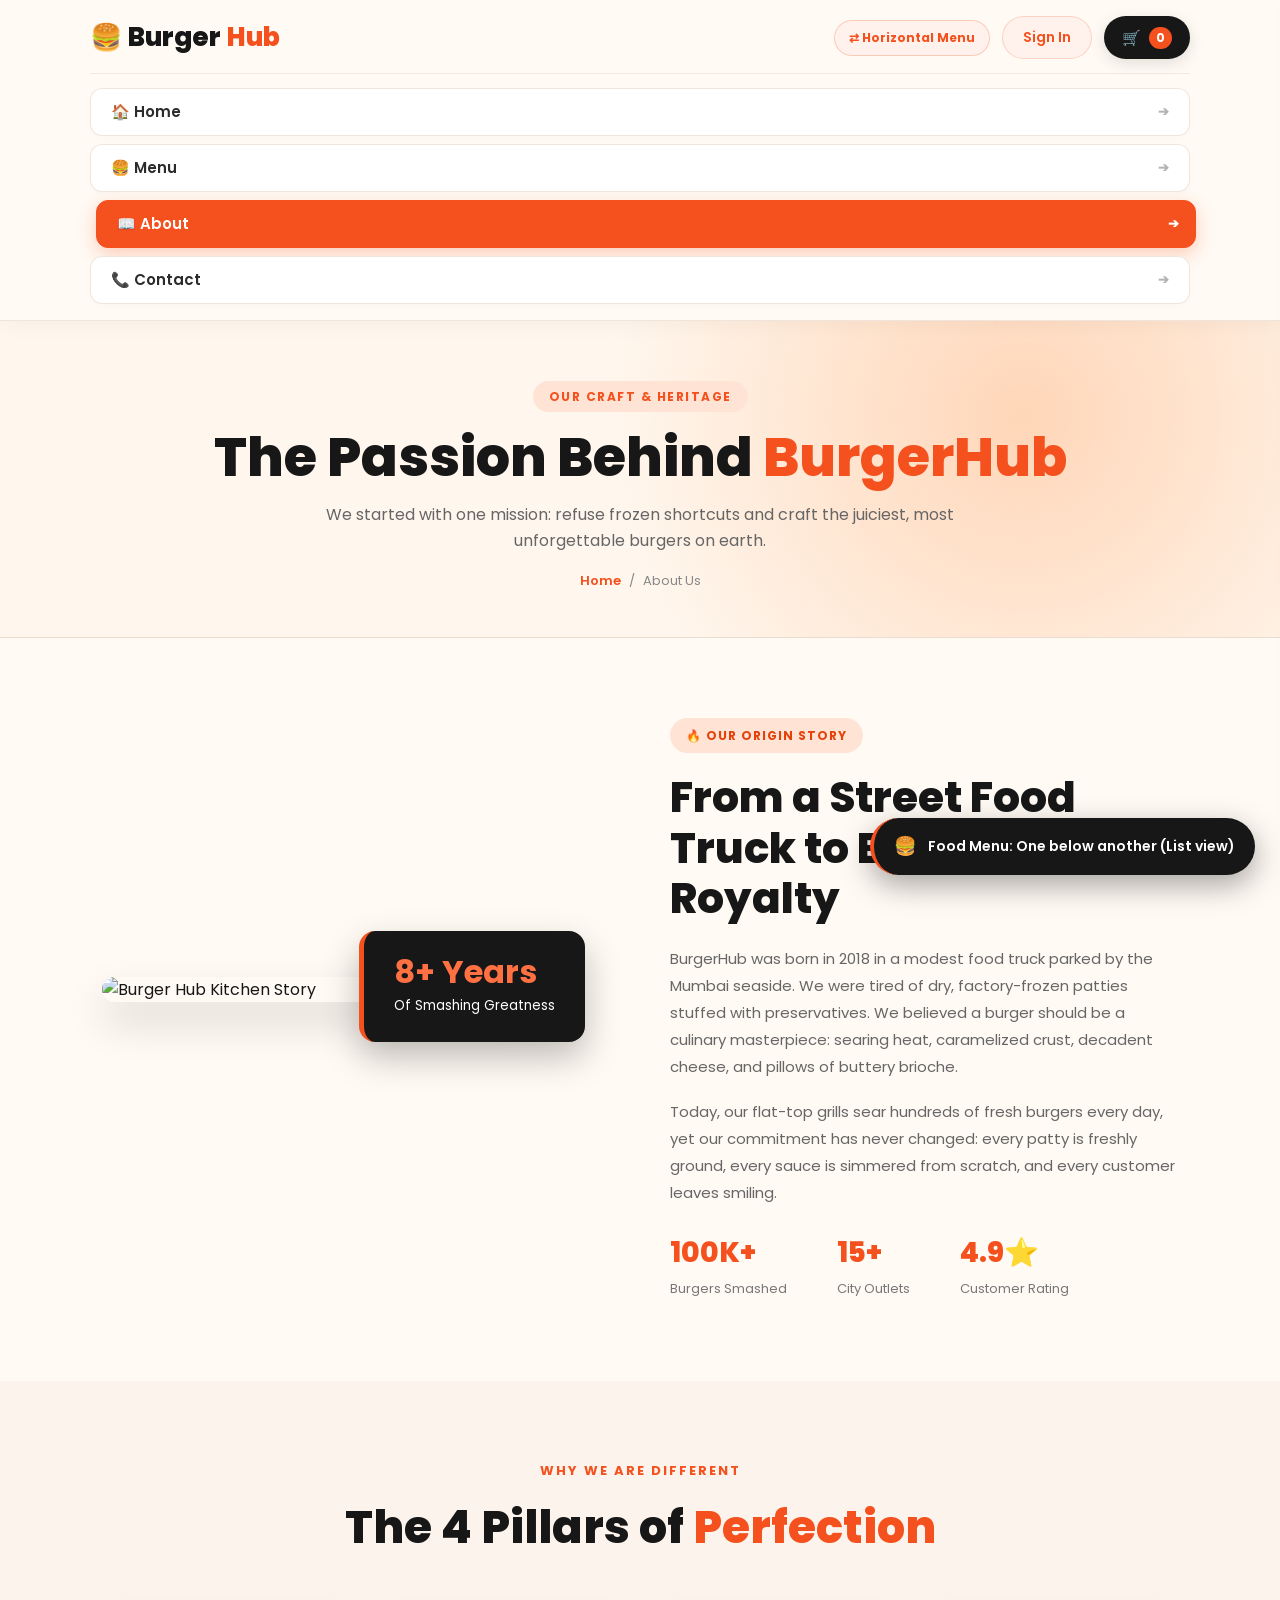
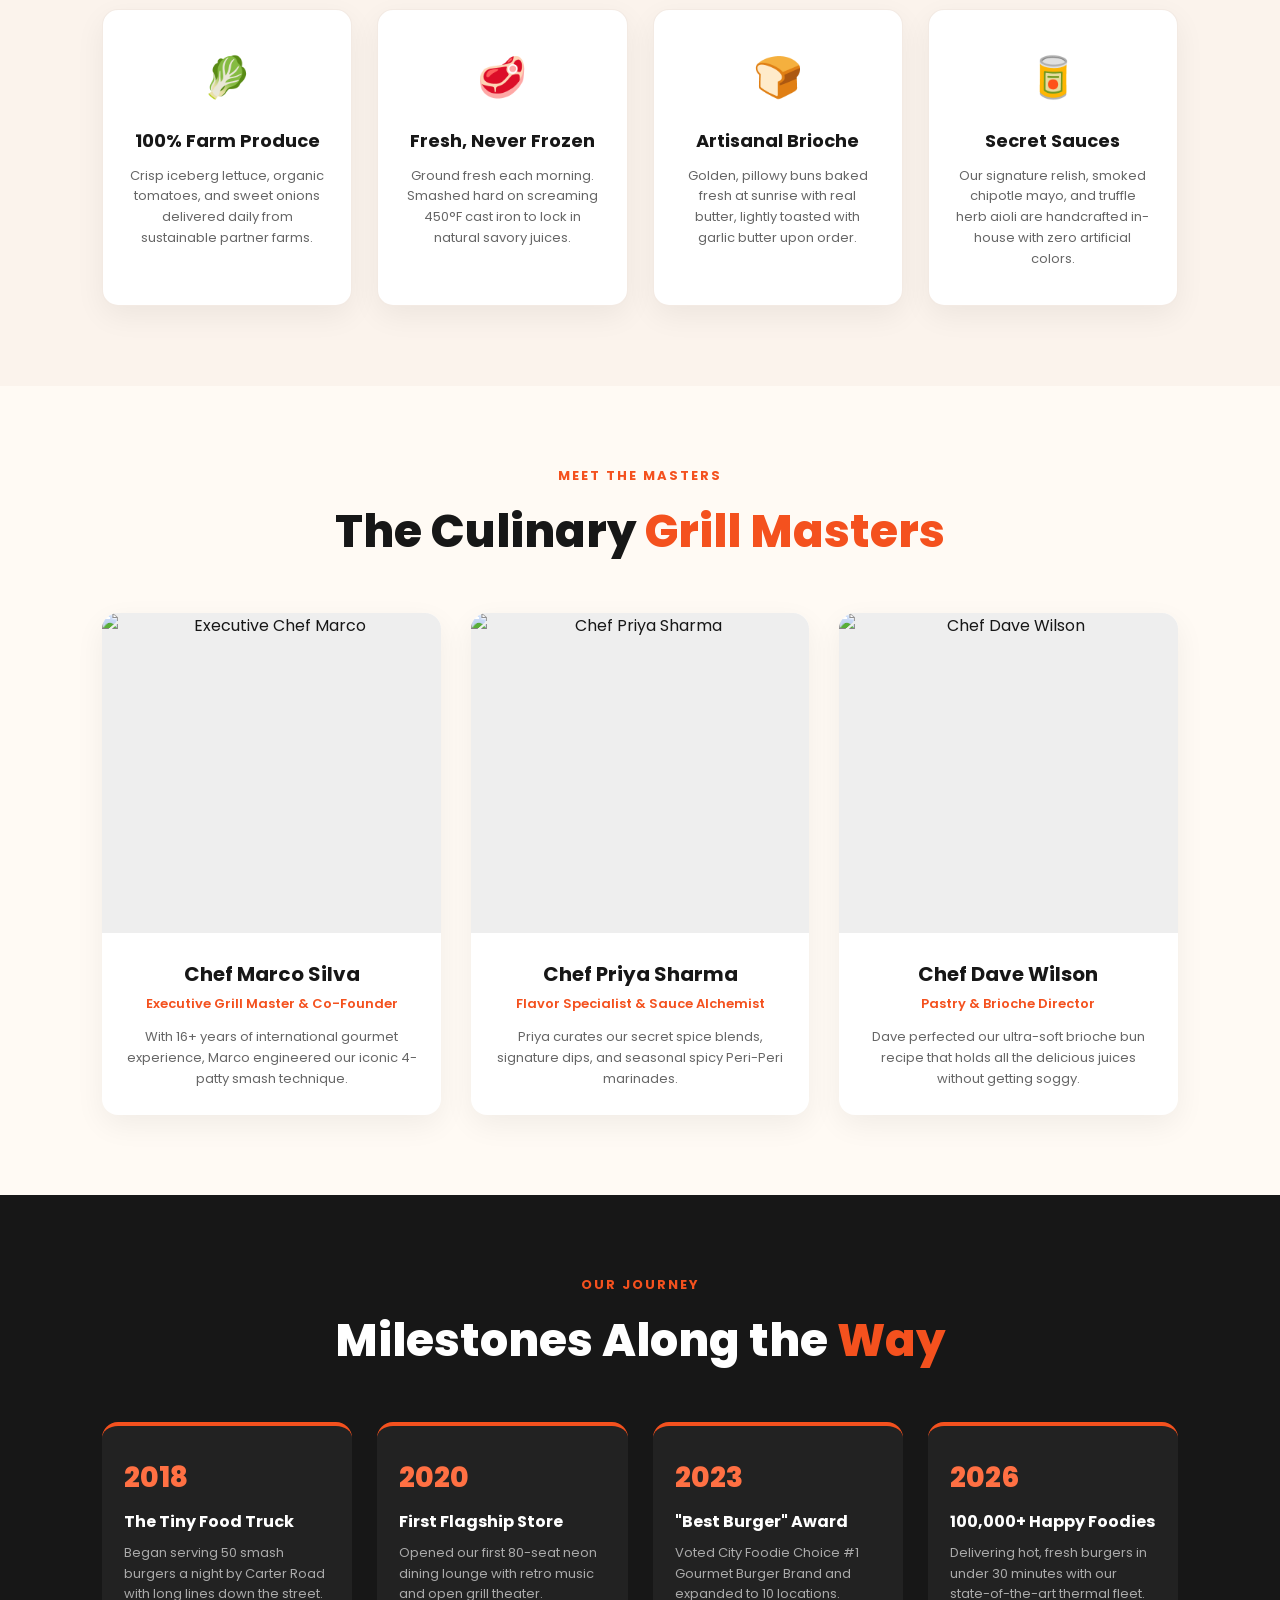
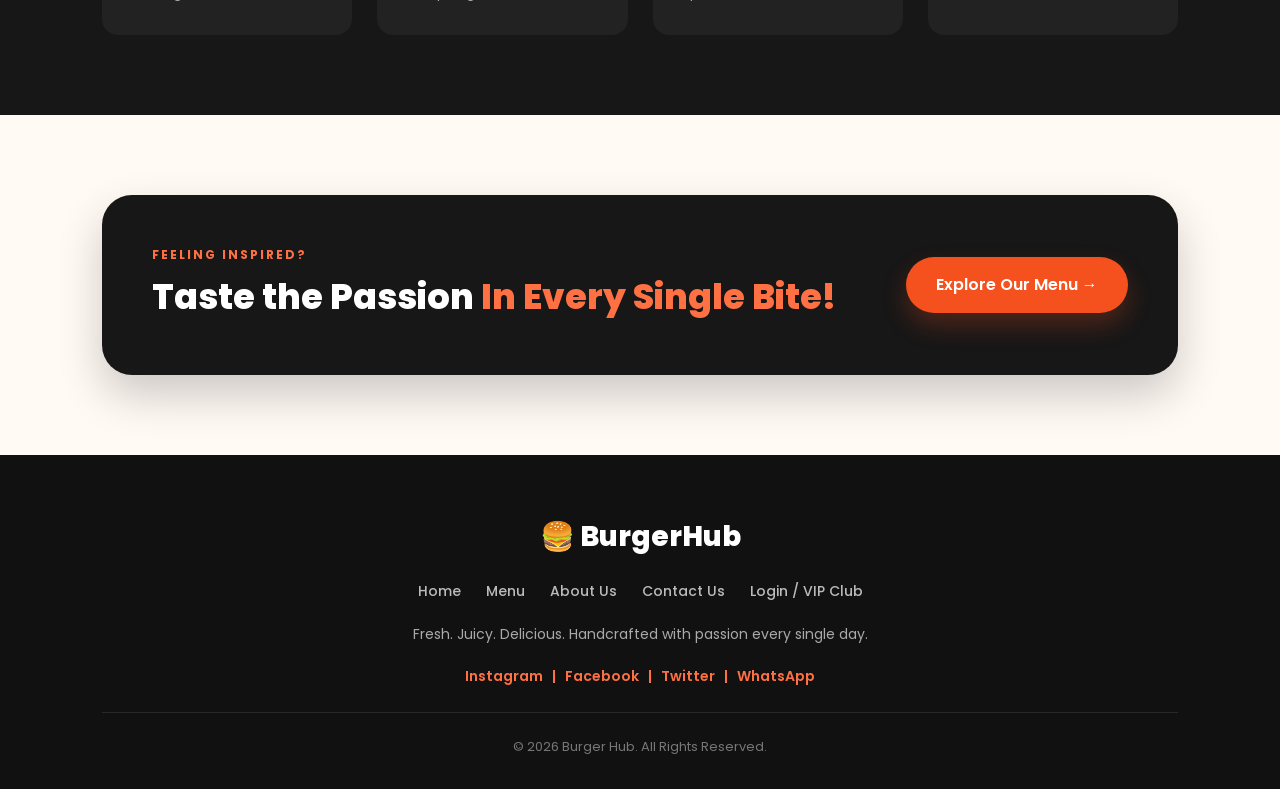
==== commit 54f31681: "17Oct" ====
--- a/about.html
+++ b/about.html
@@ -22,13 +22,16 @@
         </a>
 
         <nav>
-            <a href="index.html">Home</a>
-            <a href="menu.html">Menu</a>
-            <a href="about.html" class="active">About</a>
-            <a href="contact.html">Contact</a>
+            <a href="index.html"><span>🏠 Home</span></a>
+            <a href="menu.html"><span>🍔 Menu</span></a>
+            <a href="about.html" class="active"><span>📖 About</span></a>
+            <a href="contact.html"><span>📞 Contact</span></a>
         </nav>
 
         <div class="nav-actions">
+            <button class="menu-layout-toggle-btn" id="menu-layout-toggle-btn" onclick="toggleNavLayout()" title="Switch navigation layout (Vertical one below another / Horizontal)">
+                ⇄ Horizontal
+            </button>
             <a href="login.html" class="nav-login-btn" id="nav-auth-link">Sign In</a>
             <button class="cart-btn" onclick="showCart()" aria-label="Open Shopping Cart">
                 🛒 <span id="cart-count">0</span>
--- a/style.css
+++ b/style.css
@@ -70,22 +70,26 @@
    ========================================================================== */
 
 .navbar {
-    height: 80px;
-    padding: 0 7%;
-    display: flex;
+    min-height: 80px;
+    height: auto;
+    padding: 16px 7%;
+    display: flex;
+    flex-wrap: wrap;
     align-items: center;
     justify-content: space-between;
-    background: rgba(255, 250, 244, 0.95);
+    background: rgba(255, 250, 244, 0.96);
     backdrop-filter: blur(12px);
     -webkit-backdrop-filter: blur(12px);
     position: sticky;
     top: 0;
     z-index: 1000;
     border-bottom: 1px solid rgba(235, 220, 208, 0.7);
+    box-shadow: 0 4px 20px rgba(0, 0, 0, 0.04);
     transition: var(--transition);
 }
 
 .logo {
+    order: 1;
     font-size: 26px;
     font-weight: 800;
     display: flex;
@@ -99,22 +103,112 @@
     color: var(--primary);
 }
 
+/* ==========================================================================
+   NAVIGATION MENU - ONE BELOW ANOTHER (VERTICAL STACK)
+   ========================================================================== */
 .navbar nav {
-    display: flex;
-    align-items: center;
-    gap: 32px;
+    order: 3;
+    width: 100%;
+    display: flex;
+    flex-direction: column; /* Stacks menu links one below another */
+    gap: 8px;
+    margin-top: 14px;
+    padding-top: 14px;
+    border-top: 1px solid rgba(235, 220, 208, 0.6);
+    animation: fadeInNav 0.3s ease;
+}
+
+@keyframes fadeInNav {
+    from {
+        opacity: 0;
+        transform: translateY(-6px);
+    }
+    to {
+        opacity: 1;
+        transform: translateY(0);
+    }
 }
 
 .navbar nav a {
-    color: #333;
+    color: #2b2b2b;
     text-decoration: none;
     font-size: 15px;
     font-weight: 600;
     position: relative;
+    padding: 11px 20px;
+    background: #ffffff;
+    border: 1px solid rgba(235, 220, 208, 0.7);
+    border-radius: 12px;
+    display: flex;
+    align-items: center;
+    justify-content: space-between;
+    box-shadow: 0 2px 6px rgba(0, 0, 0, 0.02);
+    transition: var(--transition);
+}
+
+.navbar nav a::after {
+    content: "➔";
+    font-size: 13px;
+    opacity: 0.35;
+    transition: transform 0.25s ease, opacity 0.25s ease;
+}
+
+.navbar nav a:hover,
+.navbar nav a.active {
+    color: #ffffff;
+    background: var(--primary);
+    border-color: var(--primary);
+    transform: translateX(6px);
+    box-shadow: 0 6px 18px var(--primary-glow);
+}
+
+.navbar nav a:hover::after,
+.navbar nav a.active::after {
+    opacity: 1;
+    transform: translateX(4px);
+    color: #ffffff;
+}
+
+/* OPTIONAL: Horizontal Menu Mode */
+.navbar.horizontal-menu {
+    height: 80px;
+    min-height: 80px;
+    padding: 0 7%;
+    flex-wrap: nowrap;
+}
+
+.navbar.horizontal-menu .logo {
+    order: 0;
+}
+
+.navbar.horizontal-menu .nav-actions {
+    order: 0;
+}
+
+.navbar.horizontal-menu nav {
+    order: 0;
+    width: auto;
+    display: flex;
+    flex-direction: row;
+    align-items: center;
+    gap: 32px;
+    margin-top: 0;
+    padding-top: 0;
+    border-top: none;
+    animation: none;
+}
+
+.navbar.horizontal-menu nav a {
+    color: #333;
     padding: 6px 0;
-}
-
-.navbar nav a::after {
+    background: transparent;
+    border: none;
+    border-radius: 0;
+    box-shadow: none;
+    transform: none;
+}
+
+.navbar.horizontal-menu nav a::after {
     content: "";
     position: absolute;
     width: 0;
@@ -123,23 +217,51 @@
     bottom: -4px;
     background: var(--primary);
     border-radius: 2px;
+    opacity: 1;
     transition: 0.3s ease;
 }
 
-.navbar nav a:hover,
-.navbar nav a.active {
+.navbar.horizontal-menu nav a:hover,
+.navbar.horizontal-menu nav a.active {
     color: var(--primary);
-}
-
-.navbar nav a:hover::after,
-.navbar nav a.active::after {
+    background: transparent;
+    transform: none;
+    box-shadow: none;
+}
+
+.navbar.horizontal-menu nav a:hover::after,
+.navbar.horizontal-menu nav a.active::after {
     width: 100%;
 }
 
 .nav-actions {
-    display: flex;
-    align-items: center;
-    gap: 14px;
+    order: 2;
+    display: flex;
+    align-items: center;
+    gap: 12px;
+}
+
+.menu-layout-toggle-btn {
+    display: inline-flex;
+    align-items: center;
+    gap: 6px;
+    padding: 8px 14px;
+    border-radius: var(--radius-full);
+    font-size: 12px;
+    font-weight: 700;
+    color: var(--primary);
+    background: var(--primary-light);
+    border: 1.5px solid rgba(244, 81, 30, 0.25);
+    cursor: pointer;
+    transition: var(--transition);
+}
+
+.menu-layout-toggle-btn:hover {
+    background: var(--primary);
+    color: #ffffff;
+    border-color: var(--primary);
+    transform: translateY(-2px);
+    box-shadow: 0 4px 12px var(--primary-glow);
 }
 
 .nav-login-btn {
@@ -713,11 +835,156 @@
     color: white;
 }
 
-/* Food Cards Grid */
+/* Food Cards Grid & Layouts */
 .food-grid {
     display: grid;
     grid-template-columns: repeat(3, 1fr);
     gap: 30px;
+    transition: var(--transition);
+}
+
+/* ==========================================================================
+   FOOD MENU - ONE BELOW ANOTHER (LIST VIEW LAYOUT)
+   ========================================================================== */
+.food-grid.one-below-another {
+    display: flex;
+    flex-direction: column;
+    gap: 22px;
+    max-width: 980px;
+    margin: 0 auto;
+}
+
+.food-grid.one-below-another .food-card,
+.food-grid.one-below-another .menu-item-card {
+    display: grid;
+    grid-template-columns: 240px 1fr;
+    align-items: center;
+    border-radius: var(--radius-lg);
+    padding: 18px 24px 18px 18px;
+    gap: 26px;
+    background: #ffffff;
+    border: 1.5px solid rgba(235, 220, 208, 0.7);
+    box-shadow: var(--shadow-soft);
+    position: relative;
+    overflow: hidden;
+    transform: none;
+}
+
+.food-grid.one-below-another .food-card:hover,
+.food-grid.one-below-another .menu-item-card:hover {
+    transform: translateY(-4px) translateX(4px);
+    box-shadow: var(--shadow-hover);
+    border-color: rgba(244, 81, 30, 0.4);
+}
+
+.food-grid.one-below-another .food-image {
+    width: 240px;
+    height: 180px;
+    border-radius: var(--radius-md);
+    flex-shrink: 0;
+}
+
+.food-grid.one-below-another .food-info {
+    padding: 0;
+    display: flex;
+    flex-direction: column;
+    justify-content: center;
+}
+
+.food-grid.one-below-another .food-info h3 {
+    font-size: 22px;
+    margin-bottom: 6px;
+}
+
+.food-grid.one-below-another .food-info p {
+    font-size: 14px;
+    line-height: 1.6;
+    margin-bottom: 16px;
+    color: var(--text-muted);
+}
+
+.food-grid.one-below-another .food-bottom {
+    margin-top: 0;
+    padding-top: 14px;
+}
+
+@media (max-width: 768px) {
+    .food-grid.one-below-another .food-card,
+    .food-grid.one-below-another .menu-item-card {
+        grid-template-columns: 1fr;
+        padding: 16px;
+        gap: 16px;
+    }
+
+    .food-grid.one-below-another .food-image {
+        width: 100%;
+        height: 210px;
+    }
+}
+
+/* Menu View Switcher Bar */
+.menu-view-switcher-bar {
+    display: flex;
+    align-items: center;
+    justify-content: space-between;
+    max-width: 980px;
+    margin: 0 auto 30px;
+    padding: 12px 20px;
+    background: #ffffff;
+    border: 1px solid rgba(235, 220, 208, 0.8);
+    border-radius: var(--radius-full);
+    box-shadow: 0 4px 15px rgba(0, 0, 0, 0.03);
+    flex-wrap: wrap;
+    gap: 12px;
+}
+
+.menu-view-label {
+    font-size: 13px;
+    font-weight: 700;
+    color: var(--text-muted);
+    text-transform: uppercase;
+    letter-spacing: 1px;
+    display: flex;
+    align-items: center;
+    gap: 6px;
+}
+
+.menu-view-label strong {
+    color: var(--primary);
+}
+
+.menu-view-buttons {
+    display: flex;
+    align-items: center;
+    gap: 8px;
+}
+
+.menu-view-btn {
+    border: 1.5px solid transparent;
+    background: #f7ede5;
+    color: #444;
+    padding: 8px 18px;
+    border-radius: var(--radius-full);
+    font-size: 13px;
+    font-weight: 600;
+    cursor: pointer;
+    transition: var(--transition);
+    display: inline-flex;
+    align-items: center;
+    gap: 6px;
+}
+
+.menu-view-btn:hover {
+    background: #ffe3d3;
+    color: var(--primary);
+    transform: translateY(-1px);
+}
+
+.menu-view-btn.active {
+    background: #171717;
+    color: #ffffff;
+    border-color: #171717;
+    box-shadow: 0 4px 12px rgba(0, 0, 0, 0.18);
 }
 
 .food-card,
@@ -2479,7 +2746,7 @@
 }
 
 @media (max-width: 900px) {
-    .navbar nav {
+    .navbar:not(.mobile-nav-visible) nav {
         display: none;
     }
 
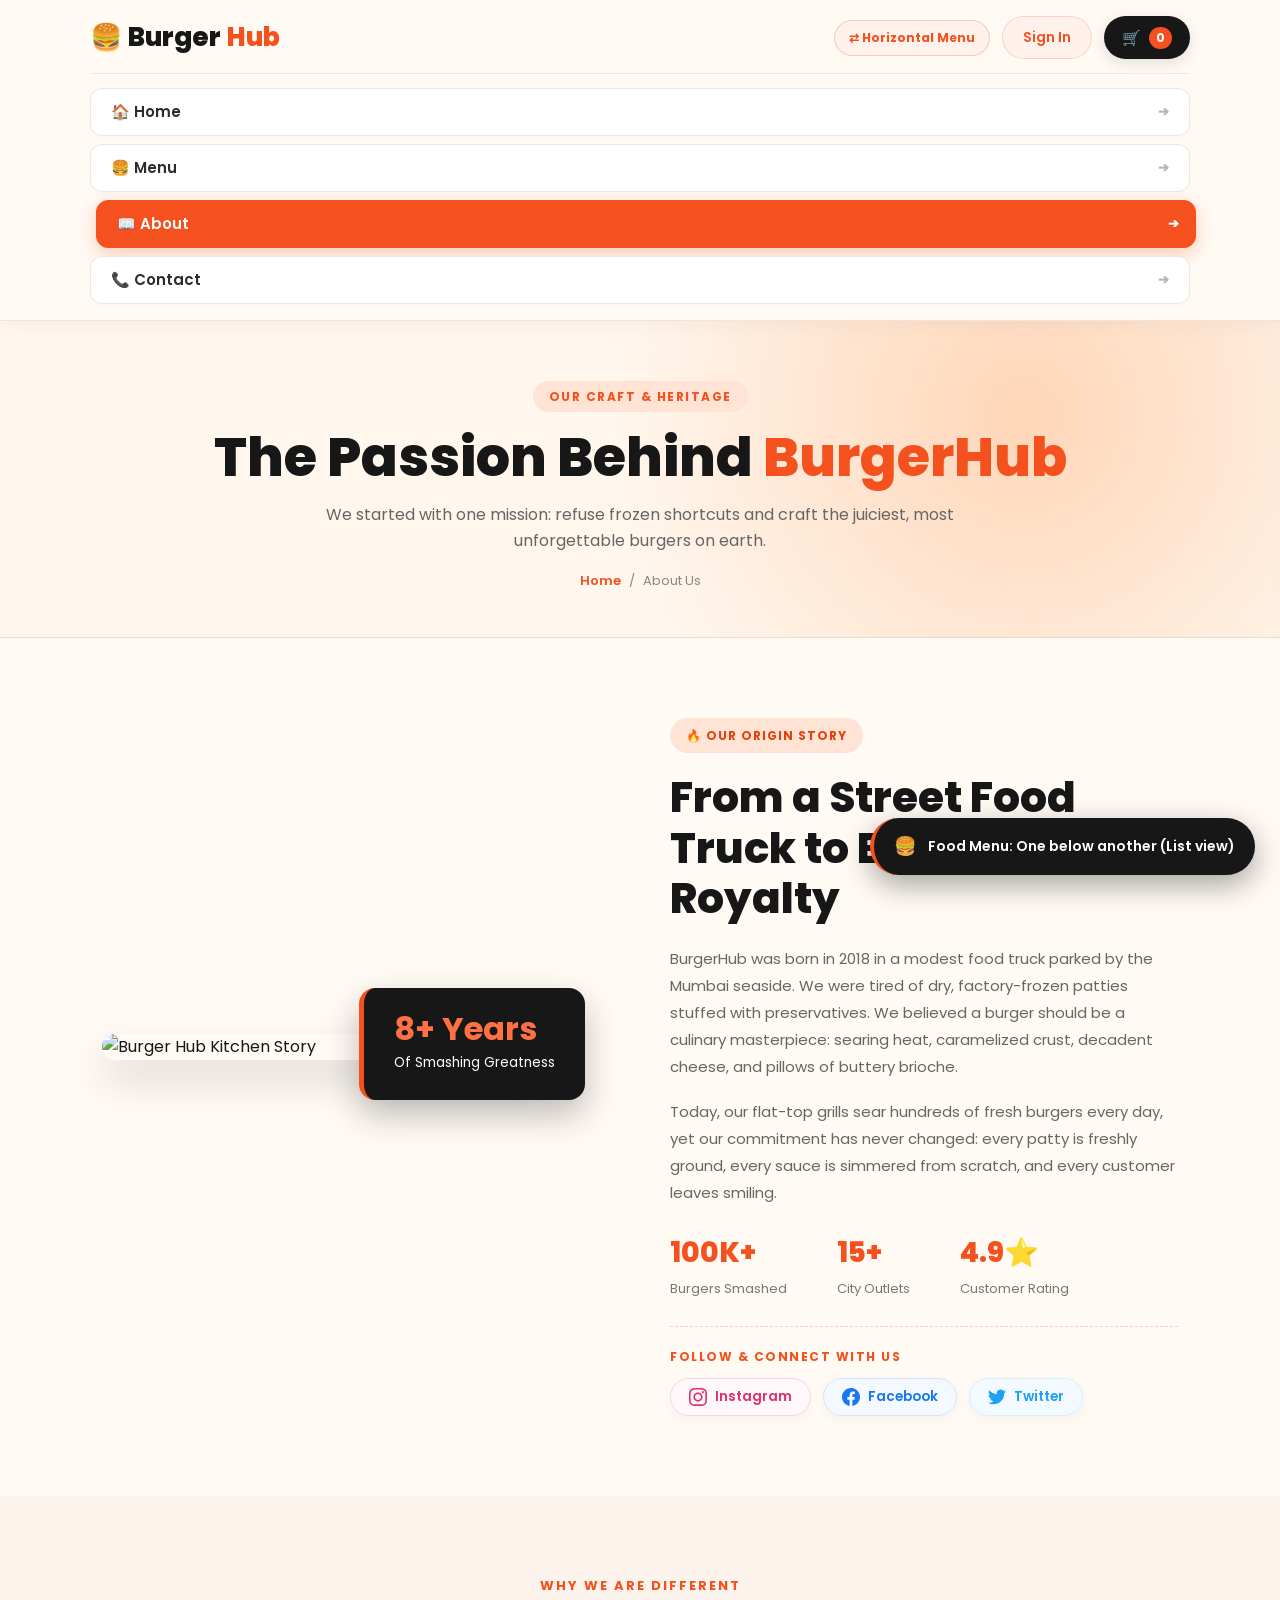
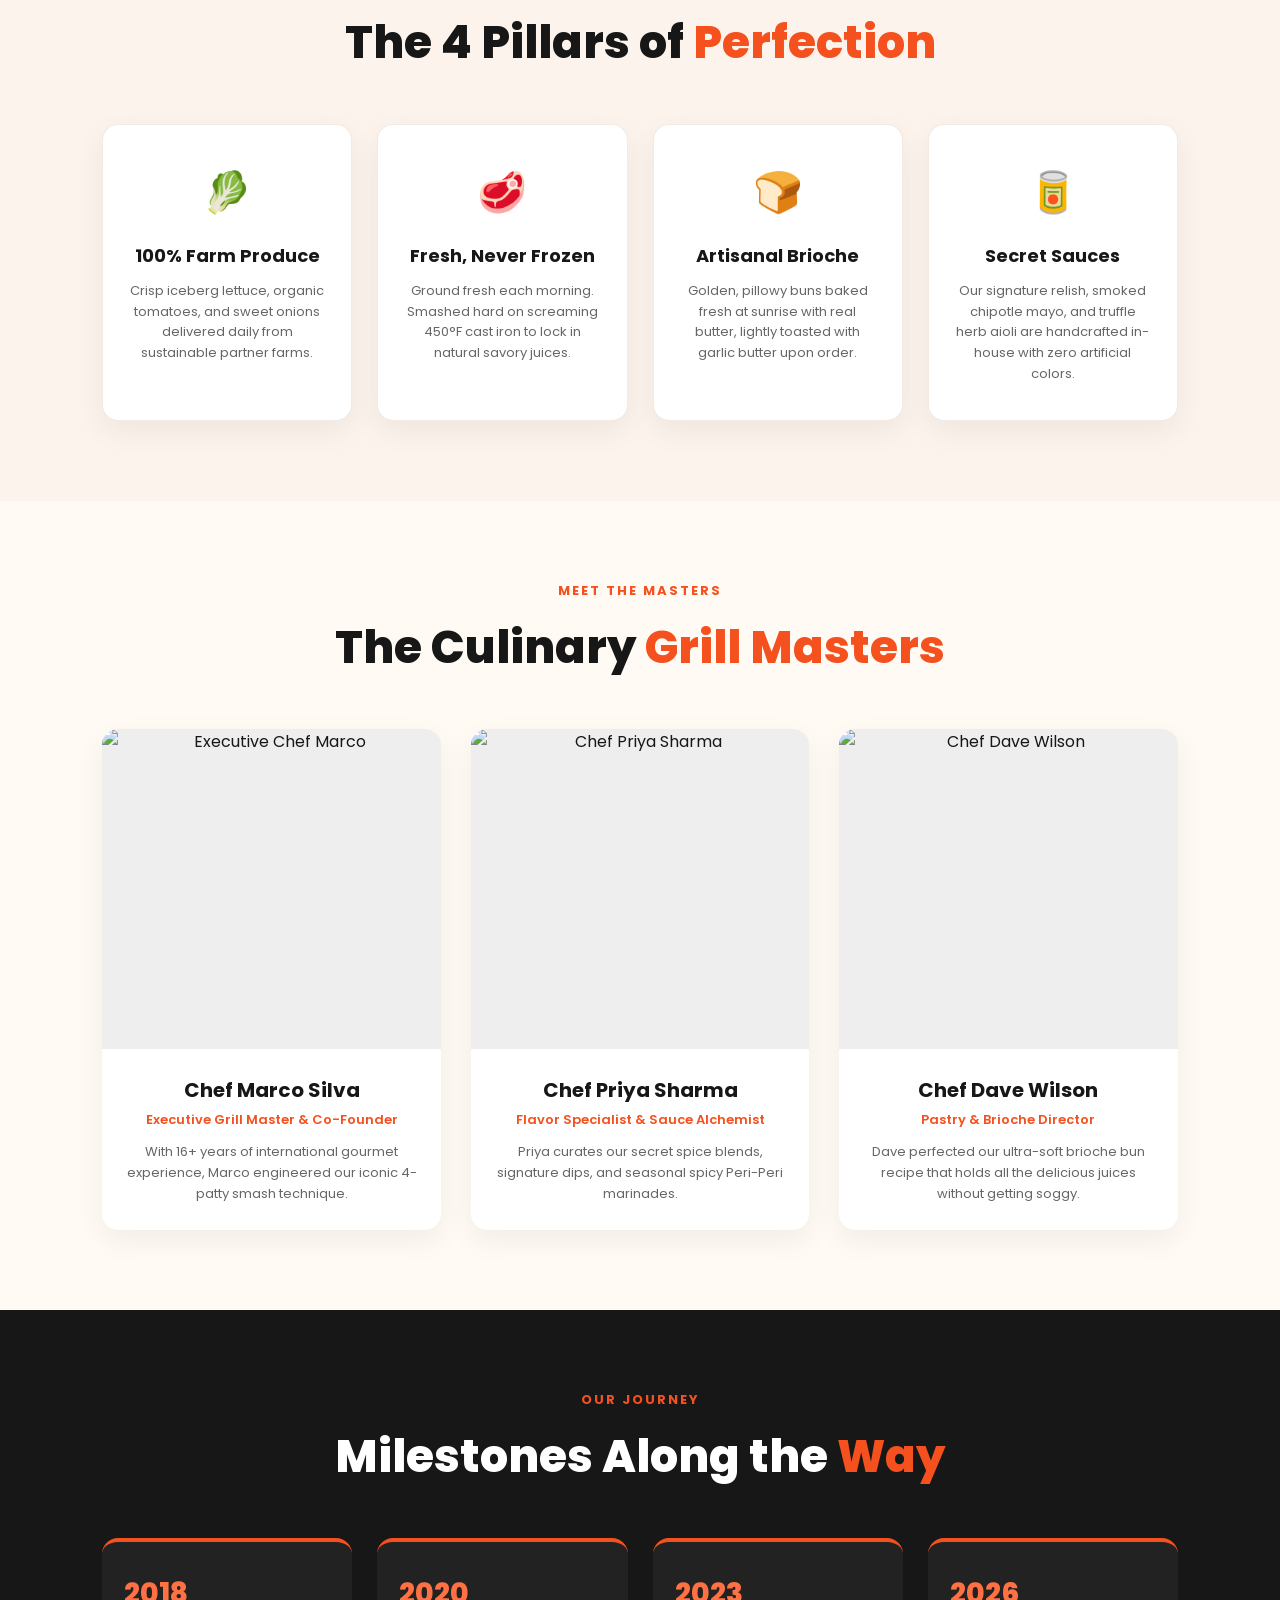
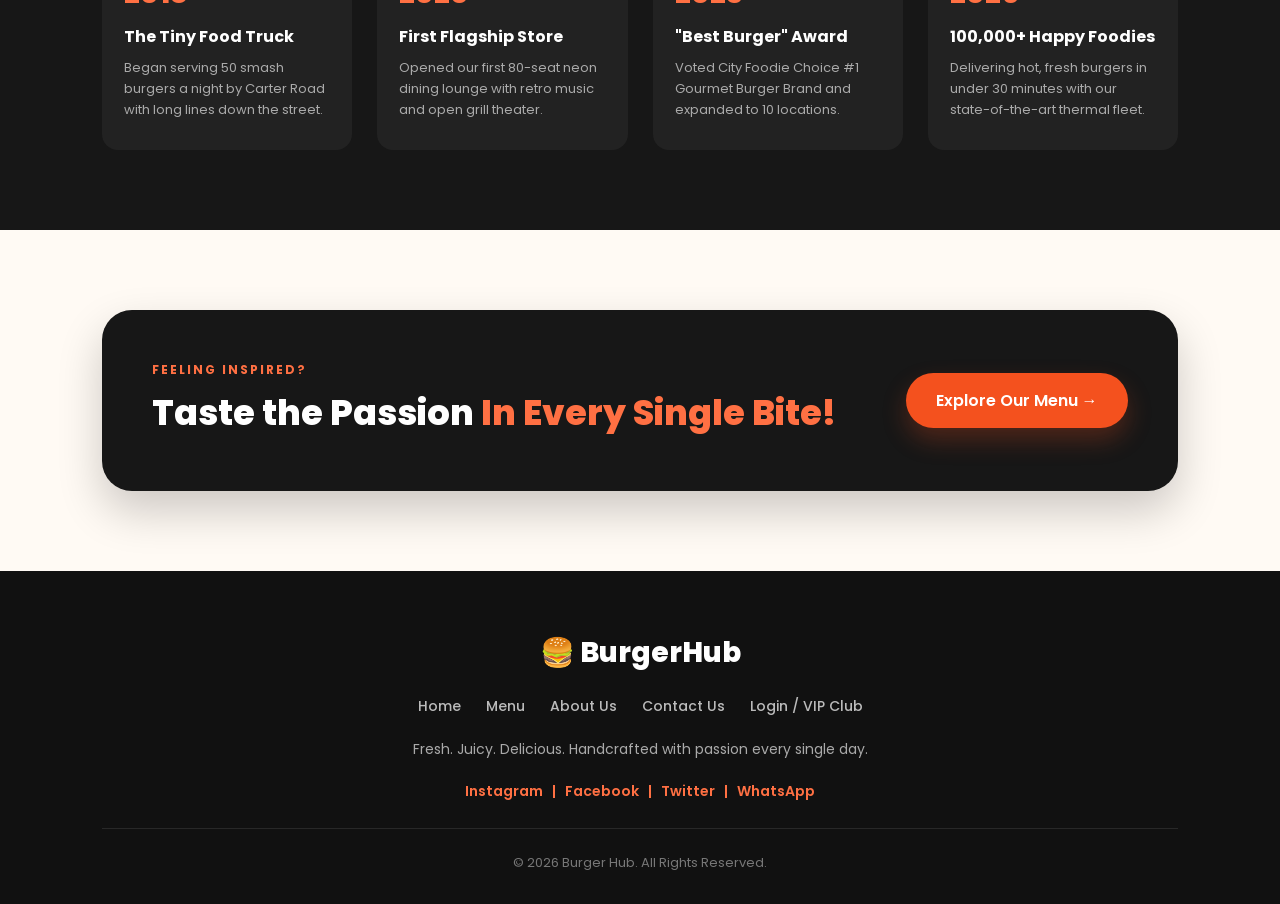
==== commit ab53ab85: "19 oct" ====
--- a/about.html
+++ b/about.html
@@ -86,6 +86,31 @@
                     <small>Customer Rating</small>
                 </div>
             </div>
+
+            <!-- SOCIAL MEDIA LOGOS -->
+            <div class="about-social-wrapper">
+                <span class="about-social-heading">Follow & Connect With Us</span>
+                <div class="about-social-icons">
+                    <a href="https://instagram.com" target="_blank" rel="noopener noreferrer" class="about-social-btn instagram" aria-label="Follow BurgerHub on Instagram" title="Instagram">
+                        <svg viewBox="0 0 24 24" width="18" height="18" fill="currentColor" aria-hidden="true">
+                            <path d="M12 2.163c3.204 0 3.584.012 4.85.07 3.252.148 4.771 1.691 4.919 4.919.058 1.265.069 1.645.069 4.849 0 3.205-.012 3.584-.069 4.849-.149 3.225-1.664 4.771-4.919 4.919-1.266.058-1.644.07-4.85.07-3.204 0-3.584-.012-4.849-.07-3.26-.149-4.771-1.699-4.919-4.92-.058-1.265-.07-1.644-.07-4.849 0-3.204.013-3.583.07-4.849.149-3.227 1.664-4.771 4.919-4.919 1.266-.057 1.645-.069 4.849-.069zm0-2.163c-3.259 0-3.667.014-4.947.072-4.358.2-6.78 2.618-6.98 6.98-.059 1.281-.073 1.689-.073 4.948 0 3.259.014 3.668.072 4.948.2 4.358 2.618 6.78 6.98 6.98 1.281.058 1.689.072 4.948.072 3.259 0 3.668-.014 4.948-.072 4.354-.2 6.782-2.618 6.979-6.98.059-1.28.073-1.689.073-4.948 0-3.259-.014-3.667-.072-4.947-.196-4.354-2.617-6.78-6.979-6.98-1.281-.059-1.69-.073-4.949-.073zm0 5.838c-3.403 0-6.162 2.759-6.162 6.162s2.759 6.163 6.162 6.163 6.162-2.759 6.162-6.163c0-3.403-2.759-6.162-6.162-6.162zm0 10.162c-2.209 0-4-1.79-4-4 0-2.209 1.791-4 4-4s4 1.791 4 4c0 2.21-1.791 4-4 4zm6.406-11.845c-.796 0-1.441.645-1.441 1.44s.645 1.44 1.441 1.44c.795 0 1.439-.645 1.439-1.44s-.644-1.44-1.439-1.44z"/>
+                        </svg>
+                        <span>Instagram</span>
+                    </a>
+                    <a href="https://facebook.com" target="_blank" rel="noopener noreferrer" class="about-social-btn facebook" aria-label="Follow BurgerHub on Facebook" title="Facebook">
+                        <svg viewBox="0 0 24 24" width="18" height="18" fill="currentColor" aria-hidden="true">
+                            <path d="M24 12.073c0-6.627-5.373-12-12-12s-12 5.373-12 12c0 5.99 4.388 10.954 10.125 11.854v-8.385H7.078v-3.47h3.047V9.43c0-3.007 1.792-4.669 4.533-4.669 1.312 0 2.686.235 2.686.235v2.953H15.83c-1.491 0-1.956.925-1.956 1.874v2.25h3.328l-.532 3.47h-2.796v8.385C19.612 23.027 24 18.062 24 12.073z"/>
+                        </svg>
+                        <span>Facebook</span>
+                    </a>
+                    <a href="https://twitter.com" target="_blank" rel="noopener noreferrer" class="about-social-btn twitter" aria-label="Follow BurgerHub on Twitter" title="Twitter">
+                        <svg viewBox="0 0 24 24" width="18" height="18" fill="currentColor" aria-hidden="true">
+                            <path d="M23.953 4.57a10 10 0 01-2.825.775 4.958 4.958 0 002.163-2.723c-.951.555-2.005.959-3.127 1.184a4.92 4.92 0 00-8.384 4.482C7.69 8.095 4.067 6.13 1.64 3.162a4.822 4.822 0 00-.666 2.475c0 1.71.87 3.213 2.188 4.096a4.904 4.904 0 01-2.228-.616v.06a4.923 4.923 0 003.946 4.827 4.996 4.996 0 01-2.212.085 4.936 4.936 0 004.604 3.417 9.867 9.867 0 01-6.102 2.105c-.39 0-.779-.023-1.17-.067a13.995 13.995 0 007.557 2.209c9.053 0 13.998-7.496 13.998-13.985 0-.21 0-.42-.015-.63A9.936 9.936 0 0024 4.59z"/>
+                        </svg>
+                        <span>Twitter</span>
+                    </a>
+                </div>
+            </div>
         </div>
     </section>
 
@@ -226,7 +251,10 @@
         </div>
         <p>Fresh. Juicy. Delicious. Handcrafted with passion every single day.</p>
         <div class="social">
-            Instagram &nbsp; | &nbsp; Facebook &nbsp; | &nbsp; Twitter &nbsp; | &nbsp; WhatsApp
+            <a href="https://instagram.com" target="_blank" rel="noopener noreferrer">Instagram</a> &nbsp; | &nbsp;
+            <a href="https://facebook.com" target="_blank" rel="noopener noreferrer">Facebook</a> &nbsp; | &nbsp;
+            <a href="https://twitter.com" target="_blank" rel="noopener noreferrer">Twitter</a> &nbsp; | &nbsp;
+            <a href="https://wa.me/919876543210" target="_blank" rel="noopener noreferrer">WhatsApp</a>
         </div>
         <hr>
         <small>© 2026 Burger Hub. All Rights Reserved.</small>
--- a/style.css
+++ b/style.css
@@ -1243,6 +1243,131 @@
     font-size: 13px;
 }
 
+/* ==========================================================================
+   ABOUT SECTION - SOCIAL MEDIA CHANNELS (Instagram, Facebook, Twitter, WhatsApp)
+   ========================================================================== */
+.about-social-wrapper {
+    margin-top: 25px;
+    padding-top: 20px;
+    border-top: 1.5px dashed rgba(244, 81, 30, 0.25);
+}
+
+.about-social-heading {
+    display: block;
+    font-size: 12px;
+    font-weight: 700;
+    text-transform: uppercase;
+    letter-spacing: 1.5px;
+    color: var(--primary);
+    margin-bottom: 12px;
+}
+
+.about-social-icons {
+    display: flex;
+    flex-wrap: wrap;
+    align-items: center;
+    gap: 12px;
+}
+
+.about-social-btn {
+    display: inline-flex;
+    align-items: center;
+    gap: 8px;
+    padding: 9px 18px;
+    border-radius: var(--radius-full);
+    font-size: 13.5px;
+    font-weight: 600;
+    line-height: 1;
+    box-shadow: 0 4px 12px rgba(0, 0, 0, 0.04);
+    transition: all 0.28s cubic-bezier(0.25, 0.8, 0.25, 1);
+    cursor: pointer;
+    text-decoration: none;
+    background: #ffffff;
+}
+
+.about-social-btn svg {
+    width: 18px;
+    height: 18px;
+    transition: transform 0.25s ease;
+    flex-shrink: 0;
+}
+
+/* Instagram */
+.about-social-btn.instagram {
+    color: #e1306c;
+    border: 1.5px solid #f9d5e3;
+    background: #fff8fb;
+}
+
+.about-social-btn.instagram:hover {
+    background: linear-gradient(135deg, #f09433 0%, #e6683c 25%, #dc2743 50%, #cc2366 75%, #bc1888 100%);
+    color: #ffffff !important;
+    border-color: transparent;
+    transform: translateY(-3px);
+    box-shadow: 0 8px 22px rgba(225, 48, 108, 0.35);
+}
+
+.about-social-btn.instagram:hover svg {
+    transform: scale(1.15) rotate(-6deg);
+}
+
+/* Facebook */
+.about-social-btn.facebook {
+    color: #1877f2;
+    border: 1.5px solid #d4e5fd;
+    background: #f4f8ff;
+}
+
+.about-social-btn.facebook:hover {
+    background: #1877f2;
+    color: #ffffff !important;
+    border-color: #1877f2;
+    transform: translateY(-3px);
+    box-shadow: 0 8px 22px rgba(24, 119, 242, 0.35);
+}
+
+.about-social-btn.facebook:hover svg {
+    transform: scale(1.15) rotate(6deg);
+}
+
+/* Twitter */
+.about-social-btn.twitter {
+    color: #1da1f2;
+    border: 1.5px solid #d8efff;
+    background: #f3faff;
+}
+
+.about-social-btn.twitter:hover {
+    background: #1da1f2;
+    color: #ffffff !important;
+    border-color: #1da1f2;
+    transform: translateY(-3px);
+    box-shadow: 0 8px 22px rgba(29, 161, 242, 0.35);
+}
+
+.about-social-btn.twitter:hover svg {
+    transform: scale(1.15) rotate(-6deg);
+}
+
+/* WhatsApp */
+.about-social-btn.whatsapp {
+    color: #25d366;
+    border: 1.5px solid #d3f6df;
+    background: #f2fcf6;
+}
+
+.about-social-btn.whatsapp:hover {
+    background: #25d366;
+    color: #ffffff !important;
+    border-color: #25d366;
+    transform: translateY(-3px);
+    box-shadow: 0 8px 22px rgba(37, 211, 102, 0.35);
+}
+
+.about-social-btn.whatsapp:hover svg {
+    transform: scale(1.15) rotate(6deg);
+}
+
 /* Dedicated About Page Sections */
 .about-story-section {
     padding: 80px 8%;
@@ -2218,6 +2343,16 @@
     color: #ff7043;
     font-size: 14px;
     font-weight: 600;
+}
+
+.social a {
+    color: #ff7043;
+    transition: var(--transition);
+}
+
+.social a:hover {
+    color: #ffffff;
+    text-decoration: underline;
 }
 
 footer hr {
@@ -2793,6 +2928,10 @@
         justify-content: center;
     }
 
+    .about-social-icons {
+        justify-content: center;
+    }
+
     .cta {
         flex-direction: column;
         gap: 25px;
